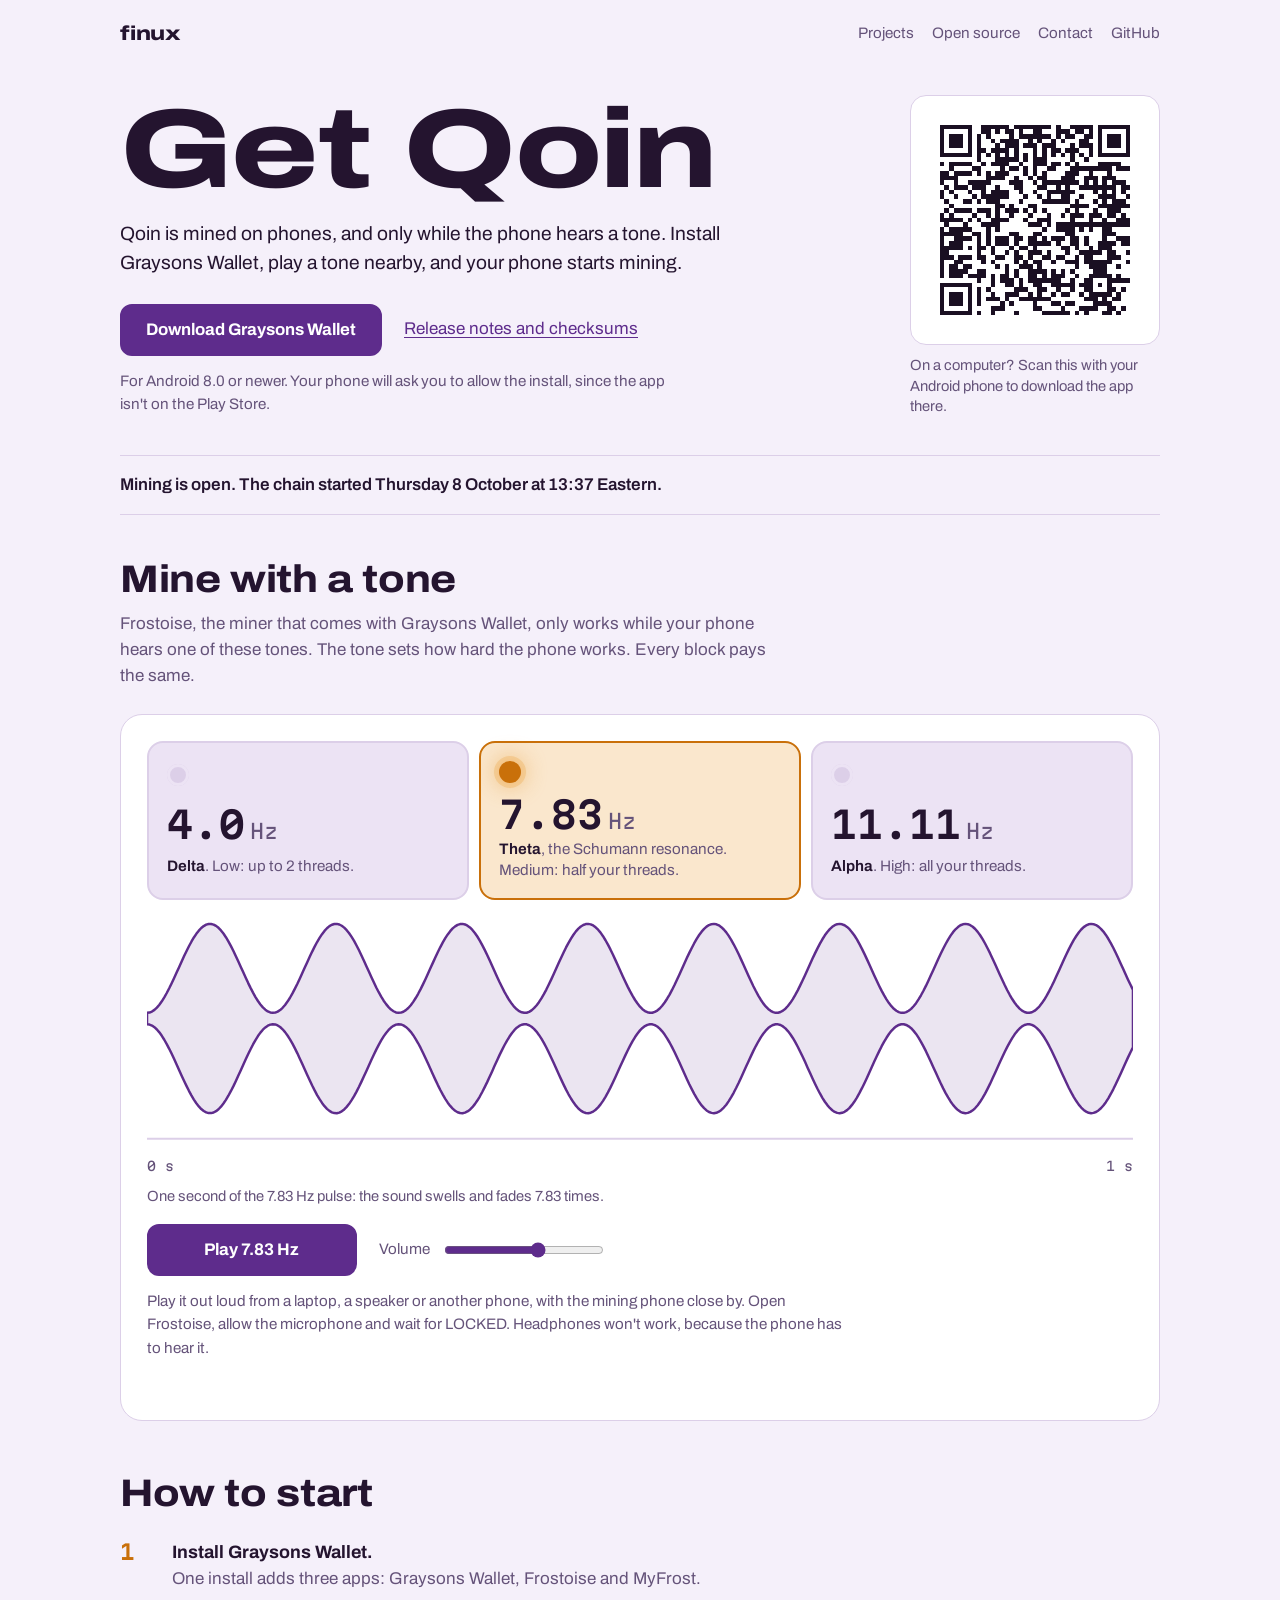
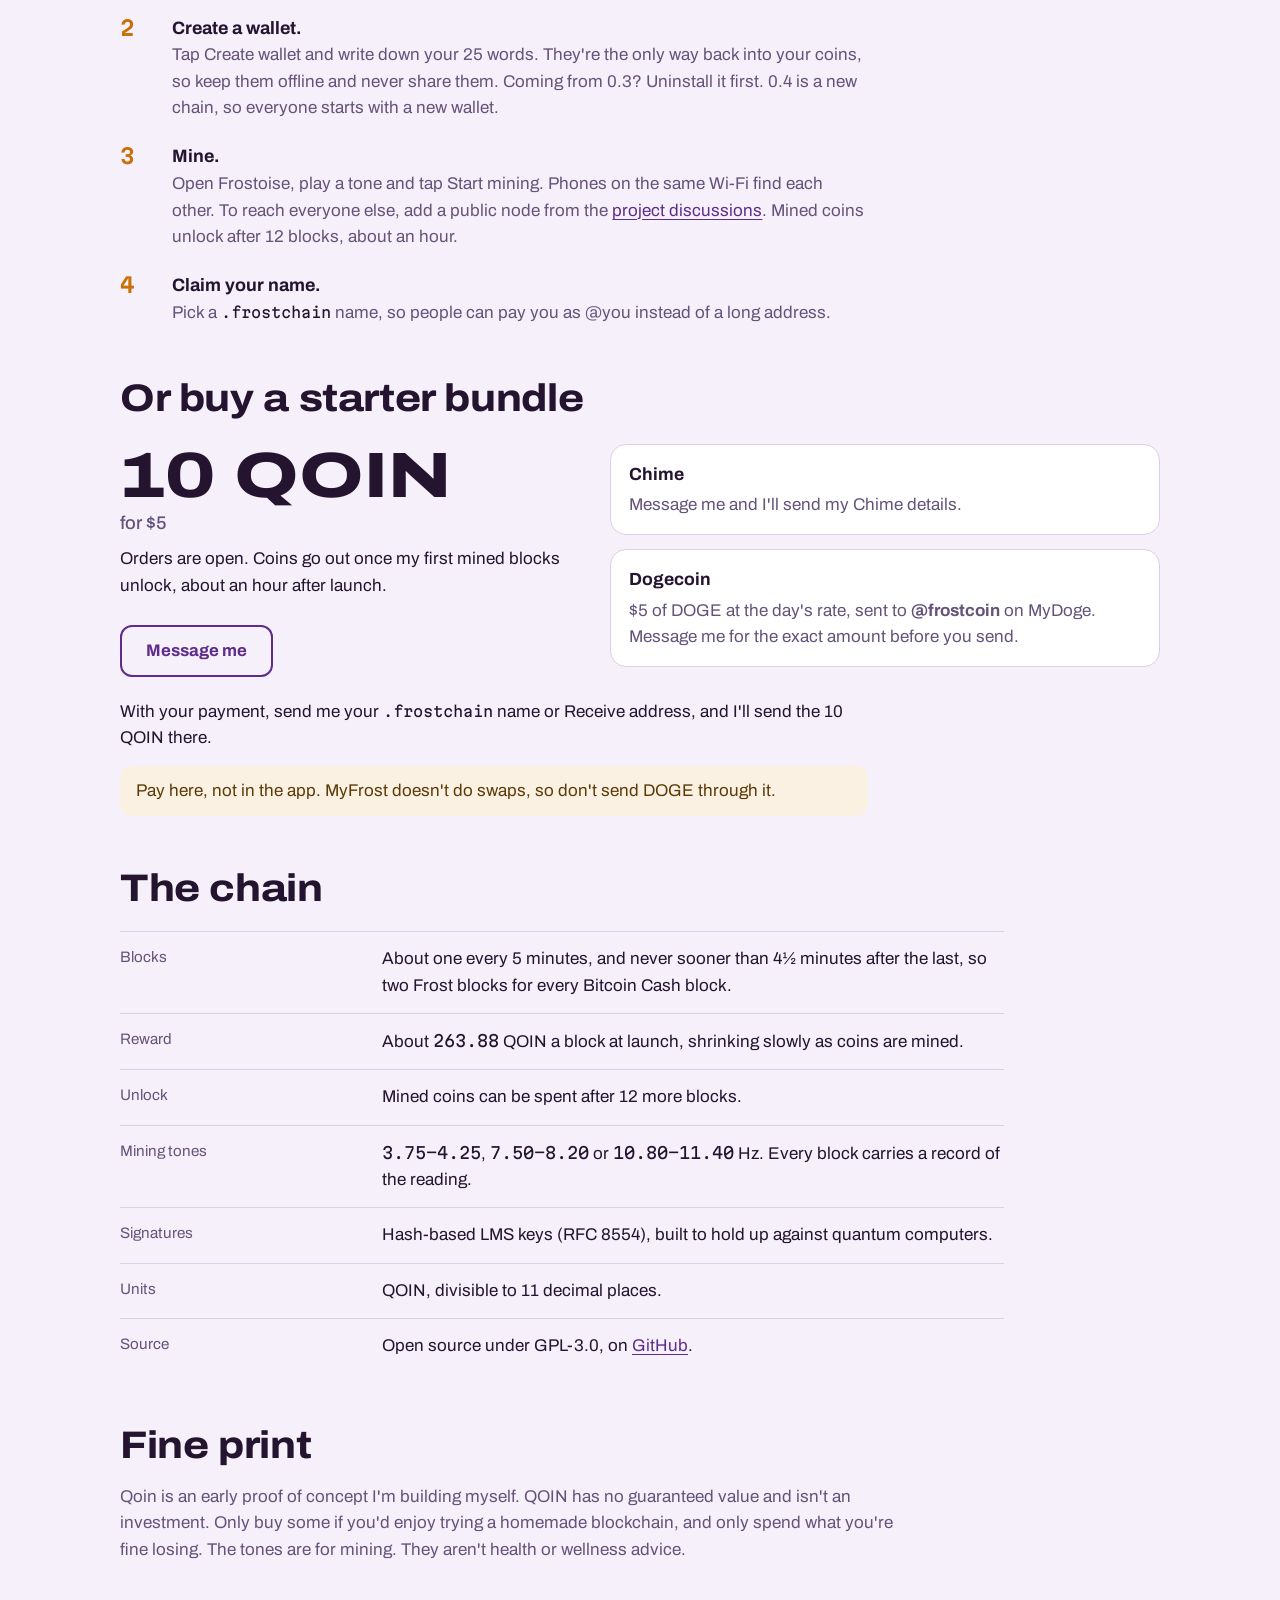
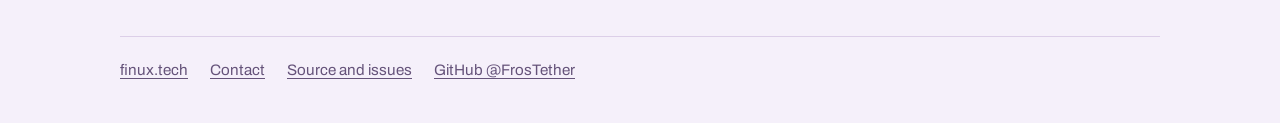
==== index.html @ 28064235 "Get Qoin page: 880 Hz tone, 5-minute blocks (0.4.1) Built from site/ on main (d0529fa).  Co-Authored" ====
<!doctype html>
<html lang="en">
<head>
<meta charset="utf-8">
<meta name="viewport" content="width=device-width, initial-scale=1, viewport-fit=cover">
<title>Get Qoin | finux</title>
<meta name="description" content="Install Graysons Wallet and mine Qoin on your Android phone, only while it hears a tone. Mining is open.">
<meta name="theme-color" content="#f5f0fa" media="(prefers-color-scheme: light)">
<meta name="theme-color" content="#150e1a" media="(prefers-color-scheme: dark)">
<meta property="og:type" content="website">
<meta property="og:title" content="Get Qoin">
<meta property="og:description" content="Install Graysons Wallet and mine Qoin on your Android phone, only while it hears a tone. Mining is open.">
<meta property="og:url" content="https://get.finux.tech/">
<meta property="og:image" content="https://get.finux.tech/og.png">
<meta property="og:image:width" content="1200">
<meta property="og:image:height" content="630">
<meta property="og:image:alt" content="Get Qoin. Three mining tones: 4.0, 7.83 and 11.11 Hz.">
<meta name="twitter:card" content="summary_large_image">
<link rel="icon" href="data:image/svg+xml,%3Csvg xmlns='http://www.w3.org/2000/svg' viewBox='0 0 32 32'%3E%3Ccircle cx='16' cy='16' r='15' fill='%23150e1a'/%3E%3Ccircle cx='16' cy='16' r='8' fill='%23ffb547'/%3E%3C/svg%3E">
<link rel="preload" href="fonts/archivo.woff" as="font" type="font/woff" crossorigin>
<style>
@font-face { font-family: "Archivo"; src: url("fonts/archivo.woff") format("woff");
  font-weight: 100 900; font-stretch: 62% 125%; font-display: swap; }
@font-face { font-family: "Martian Mono"; src: url("fonts/martian-mono.woff") format("woff");
  font-weight: 100 800; font-stretch: 75% 112.5%; font-display: swap; }
:root {
  --ground: #f5f0fa;
  --surface: #ffffff;
  --sunk: #ece3f4;
  --ink: #24142f;
  --muted: #65537a;
  --line: #dccfe8;
  --plum: #5e2c8c;
  --plum-ink: #ffffff;
  --lamp: #c9700a;
  --lamp-soft: rgba(232, 144, 28, 0.22);
  --lamp-glow: rgba(232, 144, 28, 0.45);
  --wave: #5e2c8c;
  --wave-fill: rgba(94, 44, 140, 0.12);
  --note: #fbf1e3;
  --note-ink: #5b3a06;
  color-scheme: light;
}
@media (prefers-color-scheme: dark) {
  :root:not([data-theme="light"]) {
    --ground: #150e1a;
    --surface: #20152a;
    --sunk: #1a1122;
    --ink: #f1eaf7;
    --muted: #b4a5c3;
    --line: #3a2a48;
    --plum: #cba6f7;
    --plum-ink: #1a0f22;
    --lamp: #ffb547;
    --lamp-soft: rgba(255, 181, 71, 0.18);
    --lamp-glow: rgba(255, 181, 71, 0.5);
    --wave: #cba6f7;
    --wave-fill: rgba(203, 166, 247, 0.14);
    --note: #2a1f1a;
    --note-ink: #f3e3c8;
    color-scheme: dark;
  }
}
:root[data-theme="dark"] {
  --ground: #150e1a;
  --surface: #20152a;
  --sunk: #1a1122;
  --ink: #f1eaf7;
  --muted: #b4a5c3;
  --line: #3a2a48;
  --plum: #cba6f7;
  --plum-ink: #1a0f22;
  --lamp: #ffb547;
  --lamp-soft: rgba(255, 181, 71, 0.18);
  --lamp-glow: rgba(255, 181, 71, 0.5);
  --wave: #cba6f7;
  --wave-fill: rgba(203, 166, 247, 0.14);
  --note: #2a1f1a;
  --note-ink: #f3e3c8;
  color-scheme: dark;
}

* { box-sizing: border-box; }
html { -webkit-text-size-adjust: 100%; }
body {
  margin: 0;
  background: var(--ground);
  color: var(--ink);
  font-family: "Archivo", system-ui, -apple-system, "Segoe UI", Roboto, sans-serif;
  font-size: 1.0625rem;
  line-height: 1.55;
  font-variation-settings: "wdth" 100;
}
a { color: var(--plum); text-underline-offset: 0.18em; }
a:hover { text-decoration-thickness: 2px; }
:focus-visible { outline: 3px solid var(--lamp); outline-offset: 3px; border-radius: 4px; }
.mono { font-family: "Martian Mono", ui-monospace, "SFMono-Regular", Menlo, Consolas, monospace; font-variant-numeric: tabular-nums; }
.sr-only { position: absolute; width: 1px; height: 1px; padding: 0; margin: -1px; overflow: hidden; clip: rect(0 0 0 0); white-space: nowrap; border: 0; }

.wrap { max-width: 1080px; margin: 0 auto; padding-inline: 20px; }

/* Header */
.top { display: flex; justify-content: space-between; align-items: center; gap: 16px; padding-block: 18px; }
.brand { color: var(--ink); text-decoration: none; font-weight: 800; font-size: 1.25rem; font-variation-settings: "wdth" 125; letter-spacing: -0.01em; }
.top nav { display: flex; flex-wrap: wrap; justify-content: flex-end; gap: 4px 18px; }
.top nav a { color: var(--muted); text-decoration: none; font-size: 0.95rem; white-space: nowrap; }
.top nav a:hover { color: var(--ink); }

/* Hero */
.hero { display: grid; grid-template-columns: minmax(0, 1fr); gap: 32px; padding-block: 28px 8px; }
h1 {
  margin: 0;
  font-size: clamp(3.1rem, 15.5vw, 7rem);
  line-height: 0.92;
  font-weight: 800;
  font-variation-settings: "wdth" 125;
  letter-spacing: -0.015em;
  text-wrap: balance;
}
.lede { margin: 18px 0 0; font-size: 1.2rem; line-height: 1.5; max-width: 34em; color: var(--ink); }
.cta { display: flex; flex-wrap: wrap; align-items: center; gap: 12px 22px; margin-top: 26px; }
.btn {
  display: inline-flex; align-items: center; justify-content: center; gap: 10px;
  min-height: 52px; padding: 0 24px; border-radius: 12px;
  font: inherit; font-weight: 700; font-size: 1.05rem; text-decoration: none; cursor: pointer;
  border: 2px solid var(--plum); background: var(--plum); color: var(--plum-ink);
}
.btn:hover { filter: brightness(1.06); }
.btn.quiet { background: transparent; color: var(--plum); }
.fine { margin: 14px 0 0; color: var(--muted); font-size: 0.95rem; max-width: 36em; }
.qr { display: none; }

/* Launch strip */
.launch {
  display: flex; flex-wrap: wrap; align-items: baseline; justify-content: space-between; gap: 6px 24px;
  margin-top: 30px; padding-block: 16px; border-block: 1px solid var(--line);
}
.launch p { margin: 0; }
.launch .when { font-weight: 600; }
.launch .local { color: var(--muted); font-size: 0.95rem; }
.countdown { font-size: clamp(1.35rem, 5.6vw, 1.9rem); font-weight: 500; color: var(--lamp); white-space: nowrap; }
.after { display: none; }
.is-open .before { display: none; }
.is-open .after { display: inline; }

/* Sections */
section { padding-block: 44px 8px; }
h2 {
  margin: 0 0 10px;
  font-size: clamp(1.7rem, 5.4vw, 2.4rem);
  line-height: 1.08;
  font-weight: 750;
  font-variation-settings: "wdth" 112;
  letter-spacing: -0.01em;
  text-wrap: balance;
}
.intro { margin: 0; max-width: 38em; color: var(--muted); }

/* Tone station: the one loud thing on the page */
.station {
  margin-top: 24px; padding: 18px; border-radius: 22px;
  background: var(--surface); border: 1px solid var(--line);
}
.lamps { display: grid; grid-template-columns: minmax(0, 1fr); gap: 10px; margin: 0; padding: 0; border: 0; }
.lamp {
  position: relative; display: grid; grid-template-columns: auto minmax(0, 1fr); align-items: center; gap: 4px 16px;
  padding: 14px 16px; border-radius: 16px; border: 2px solid var(--line); background: var(--sunk); cursor: pointer;
}
.lamp input { position: absolute; opacity: 0; pointer-events: none; }
.bulb {
  grid-row: span 2; width: 22px; height: 22px; border-radius: 50%;
  background: var(--line); box-shadow: inset 0 0 0 3px var(--sunk);
}
.hz { font-size: 1.75rem; font-weight: 600; line-height: 1.05; }
.hz small { font-size: 0.55em; font-weight: 400; margin-left: 0.25em; color: var(--muted); }
.what { color: var(--muted); font-size: 0.95rem; line-height: 1.35; }
.what b { color: var(--ink); font-weight: 650; }
.lamp:has(input:checked) { border-color: var(--lamp); background: var(--lamp-soft); }
.lamp:has(input:checked) .bulb { background: var(--lamp); box-shadow: 0 0 0 5px var(--lamp-soft), 0 0 22px 4px var(--lamp-glow); }
.lamp:has(input:focus-visible) { outline: 3px solid var(--lamp); outline-offset: 3px; }
.playing .lamp:has(input:checked) .bulb { box-shadow: 0 0 0 6px var(--lamp-soft), 0 0 34px 10px var(--lamp-glow); }

.scope { margin: 16px 0 0; }
.scope svg { display: block; width: 100%; height: auto; max-width: 100%; }
.scope figcaption { margin-top: 8px; color: var(--muted); font-size: 0.92rem; }
.env { fill: var(--wave-fill); stroke: var(--wave); stroke-width: 2.5; stroke-linejoin: round; }
.axis { stroke: var(--line); stroke-width: 2; }
.ticks { display: flex; justify-content: space-between; margin-top: 4px; color: var(--muted); font-size: 0.8rem; }
.head { stroke: var(--lamp); stroke-width: 4; opacity: 0; }
.playing .head { opacity: 1; animation: sweep 1s linear infinite; }
@keyframes sweep { from { transform: translateX(0); } to { transform: translateX(1000px); } }

.controls { display: flex; flex-wrap: wrap; align-items: center; gap: 14px 22px; margin-top: 16px; }
.play { min-width: 12.5em; }
.playing .play { background: transparent; color: var(--plum); }
.vol { display: flex; align-items: center; gap: 12px; color: var(--muted); font-size: 0.95rem; }
.vol input { width: 160px; accent-color: var(--plum); }
.howto { margin: 14px 0 0; color: var(--muted); font-size: 0.95rem; max-width: 46em; }
.msg { margin: 10px 0 0; color: var(--lamp); font-weight: 600; min-height: 1.4em; }

/* Steps: a real sequence, so numbered */
.steps { list-style: none; counter-reset: step; margin: 24px 0 0; padding: 0; display: grid; gap: 22px; max-width: 44em; }
.steps li { counter-increment: step; display: grid; grid-template-columns: 2.4rem minmax(0, 1fr); gap: 0 14px; }
.steps li::before {
  content: counter(step); grid-row: span 2;
  font-family: "Martian Mono", ui-monospace, monospace; font-weight: 600; font-size: 1.3rem; line-height: 1.6rem;
  color: var(--lamp);
}
.steps b { font-size: 1.12rem; }
.steps span { color: var(--muted); }
.steps .mono, .pay .mono, .then .mono { font-size: 0.86em; color: var(--ink); }

/* Starter bundle */
.deal { margin-top: 24px; display: grid; grid-template-columns: minmax(0, 1fr); gap: 18px 40px; align-items: start; }
.price { margin: 0; font-weight: 800; font-variation-settings: "wdth" 125; font-size: clamp(2.6rem, 11vw, 4rem); line-height: 1; }
.price span { display: block; margin-top: 6px; font-weight: 500; font-variation-settings: "wdth" 100; font-size: 1.15rem; color: var(--muted); }
.opens { margin: 14px 0 0; }
.pay { margin: 0; padding: 0; list-style: none; display: grid; gap: 14px; }
.pay li { padding: 16px 18px; border: 1px solid var(--line); border-radius: 16px; background: var(--surface); }
.pay h3 { margin: 0 0 4px; font-size: 1.1rem; }
.pay p { margin: 0; color: var(--muted); }
.then { margin: 22px 0 0; max-width: 44em; }
.note { margin: 14px 0 0; padding: 12px 16px; border-radius: 12px; background: var(--note); color: var(--note-ink); max-width: 44em; }

/* Chain facts */
.facts { margin: 22px 0 0; display: grid; grid-template-columns: minmax(0, 1fr); max-width: 52em; }
.facts div { display: grid; grid-template-columns: minmax(0, 1fr); gap: 2px; padding-block: 14px; border-top: 1px solid var(--line); }
.facts dt { color: var(--muted); font-size: 0.95rem; }
.facts dd { margin: 0; }
.facts .mono { font-size: 0.95em; white-space: nowrap; }

.print { color: var(--muted); max-width: 46em; }
footer { margin-top: 48px; padding-block: 22px 40px; border-top: 1px solid var(--line); display: flex; flex-wrap: wrap; gap: 8px 22px; font-size: 0.95rem; }
footer a { color: var(--muted); }

@media (min-width: 760px) {
  .lamps { grid-template-columns: repeat(3, minmax(0, 1fr)); }
  .lamp { grid-template-columns: minmax(0, 1fr); padding: 18px; gap: 6px; }
  .bulb { grid-row: auto; margin-bottom: 6px; }
  .hz { font-size: 2.3rem; }
  .station { padding: 26px; }
  .deal { grid-template-columns: minmax(0, 0.9fr) minmax(0, 1.1fr); }
  .facts div { grid-template-columns: 14em minmax(0, 1fr); gap: 24px; }
}
@media (min-width: 900px) {
  .hero { grid-template-columns: minmax(0, 1fr) 250px; align-items: end; }
  .qr { display: block; margin: 0; }
  .qr .tile { display: block; padding: 10px; border-radius: 16px; background: #fff; border: 1px solid var(--line); }
  .qr svg { display: block; width: 100%; height: auto; }
  .qr figcaption { margin-top: 10px; color: var(--muted); font-size: 0.92rem; line-height: 1.4; }
}
@media (prefers-reduced-motion: reduce) {
  .playing .head { animation: none; opacity: 0; }
}
</style>
</head>
<body>
<div class="wrap">
  <header class="top">
    <a class="brand" href="https://finux.tech/">finux</a>
    <nav aria-label="finux">
      <a href="https://finux.tech/projects">Projects</a>
      <a href="https://finux.tech/opensource">Open source</a>
      <a href="https://finux.tech/contact">Contact</a>
      <a href="https://github.com/FrosTether">GitHub</a>
    </nav>
  </header>

  <main>
    <div class="hero">
      <div>
        <h1>Get Qoin</h1>
        <p class="lede">Qoin is mined on phones, and only while the phone hears a tone. Install Graysons Wallet, play a tone nearby, and your phone starts mining.</p>
        <div class="cta">
          <a class="btn" href="https://github.com/FrosTether/Graysons-Wallet/releases/latest/download/GraysonsWallet.apk">Download Graysons Wallet</a>
          <a href="https://github.com/FrosTether/Graysons-Wallet/releases/latest">Release notes and checksums</a>
        </div>
        <p class="fine">For Android 8.0 or newer. Your phone will ask you to allow the install, since the app isn't on the Play Store.</p>
      </div>
      <figure class="qr">
        <span class="tile"><svg xmlns="http://www.w3.org/2000/svg" viewBox="0 0 49 49" shape-rendering="crispEdges" role="img" aria-label="QR code for the Graysons Wallet download"><rect width="49" height="49" fill="#fff"/><path fill="#1a0f22" d="M4 4h7v1h-7zM13 4h6v1h-6zM20 4h8v1h-8zM29 4h1v1h-1zM32 4h5v1h-5zM38 4h7v1h-7zM4 5h1v1h-1zM10 5h1v1h-1zM13 5h2v1h-2zM16 5h1v1h-1zM18 5h2v1h-2zM21 5h1v1h-1zM24 5h2v1h-2zM29 5h3v1h-3zM33 5h2v1h-2zM36 5h1v1h-1zM38 5h1v1h-1zM44 5h1v1h-1zM4 6h1v1h-1zM6 6h3v1h-3zM10 6h1v1h-1zM12 6h1v1h-1zM14 6h1v1h-1zM19 6h1v1h-1zM21 6h7v1h-7zM29 6h1v1h-1zM31 6h2v1h-2zM35 6h2v1h-2zM38 6h1v1h-1zM40 6h3v1h-3zM44 6h1v1h-1zM4 7h1v1h-1zM6 7h3v1h-3zM10 7h1v1h-1zM12 7h1v1h-1zM15 7h1v1h-1zM17 7h4v1h-4zM23 7h1v1h-1zM25 7h1v1h-1zM28 7h1v1h-1zM30 7h1v1h-1zM34 7h2v1h-2zM38 7h1v1h-1zM40 7h3v1h-3zM44 7h1v1h-1zM4 8h1v1h-1zM6 8h3v1h-3zM10 8h1v1h-1zM12 8h1v1h-1zM16 8h1v1h-1zM18 8h3v1h-3zM22 8h3v1h-3zM26 8h3v1h-3zM32 8h1v1h-1zM34 8h3v1h-3zM38 8h1v1h-1zM40 8h3v1h-3zM44 8h1v1h-1zM4 9h1v1h-1zM10 9h1v1h-1zM12 9h2v1h-2zM15 9h4v1h-4zM20 9h1v1h-1zM24 9h1v1h-1zM26 9h1v1h-1zM28 9h2v1h-2zM31 9h3v1h-3zM36 9h1v1h-1zM38 9h1v1h-1zM44 9h1v1h-1zM4 10h7v1h-7zM12 10h1v1h-1zM14 10h1v1h-1zM16 10h1v1h-1zM18 10h1v1h-1zM20 10h1v1h-1zM22 10h1v1h-1zM24 10h1v1h-1zM26 10h1v1h-1zM28 10h1v1h-1zM30 10h1v1h-1zM32 10h1v1h-1zM34 10h1v1h-1zM36 10h1v1h-1zM38 10h7v1h-7zM12 11h1v1h-1zM16 11h5v1h-5zM22 11h1v1h-1zM24 11h3v1h-3zM32 11h1v1h-1zM35 11h1v1h-1zM4 12h1v1h-1zM6 12h5v1h-5zM13 12h1v1h-1zM15 12h4v1h-4zM21 12h1v1h-1zM24 12h3v1h-3zM28 12h2v1h-2zM31 12h1v1h-1zM33 12h1v1h-1zM38 12h5v1h-5zM6 13h1v1h-1zM11 13h2v1h-2zM17 13h1v1h-1zM19 13h2v1h-2zM22 13h1v1h-1zM24 13h1v1h-1zM27 13h2v1h-2zM32 13h9v1h-9zM42 13h3v1h-3zM4 14h2v1h-2zM7 14h4v1h-4zM12 14h1v1h-1zM14 14h1v1h-1zM16 14h3v1h-3zM22 14h1v1h-1zM24 14h1v1h-1zM26 14h1v1h-1zM31 14h3v1h-3zM36 14h1v1h-1zM40 14h1v1h-1zM4 15h4v1h-4zM14 15h4v1h-4zM20 15h1v1h-1zM23 15h1v1h-1zM25 15h2v1h-2zM30 15h3v1h-3zM35 15h3v1h-3zM39 15h3v1h-3zM4 16h1v1h-1zM7 16h1v1h-1zM10 16h5v1h-5zM19 16h3v1h-3zM24 16h1v1h-1zM26 16h8v1h-8zM35 16h1v1h-1zM37 16h1v1h-1zM39 16h1v1h-1zM41 16h3v1h-3zM5 17h1v1h-1zM7 17h3v1h-3zM11 17h3v1h-3zM16 17h1v1h-1zM20 17h2v1h-2zM25 17h2v1h-2zM29 17h1v1h-1zM31 17h1v1h-1zM34 17h8v1h-8zM43 17h2v1h-2zM4 18h1v1h-1zM6 18h1v1h-1zM10 18h1v1h-1zM13 18h1v1h-1zM15 18h4v1h-4zM21 18h1v1h-1zM24 18h1v1h-1zM27 18h6v1h-6zM37 18h1v1h-1zM39 18h1v1h-1zM41 18h1v1h-1zM43 18h1v1h-1zM4 19h1v1h-1zM7 19h1v1h-1zM11 19h1v1h-1zM13 19h6v1h-6zM22 19h1v1h-1zM25 19h1v1h-1zM27 19h1v1h-1zM30 19h2v1h-2zM34 19h1v1h-1zM38 19h4v1h-4zM44 19h1v1h-1zM5 20h1v1h-1zM9 20h2v1h-2zM12 20h1v1h-1zM14 20h3v1h-3zM21 20h1v1h-1zM26 20h6v1h-6zM33 20h1v1h-1zM37 20h1v1h-1zM39 20h1v1h-1zM41 20h3v1h-3zM6 21h1v1h-1zM16 21h2v1h-2zM19 21h1v1h-1zM23 21h2v1h-2zM32 21h4v1h-4zM38 21h7v1h-7zM5 22h1v1h-1zM7 22h4v1h-4zM12 22h3v1h-3zM16 22h1v1h-1zM18 22h3v1h-3zM22 22h1v1h-1zM24 22h1v1h-1zM26 22h1v1h-1zM31 22h1v1h-1zM33 22h1v1h-1zM37 22h1v1h-1zM40 22h3v1h-3zM4 23h1v1h-1zM6 23h1v1h-1zM11 23h1v1h-1zM14 23h1v1h-1zM16 23h1v1h-1zM19 23h1v1h-1zM23 23h1v1h-1zM27 23h1v1h-1zM30 23h1v1h-1zM32 23h3v1h-3zM36 23h3v1h-3zM40 23h2v1h-2zM43 23h1v1h-1zM4 24h5v1h-5zM10 24h1v1h-1zM12 24h1v1h-1zM15 24h4v1h-4zM22 24h1v1h-1zM25 24h3v1h-3zM32 24h1v1h-1zM36 24h1v1h-1zM39 24h1v1h-1zM42 24h3v1h-3zM5 25h1v1h-1zM9 25h1v1h-1zM13 25h4v1h-4zM23 25h3v1h-3zM27 25h1v1h-1zM29 25h16v1h-16zM4 26h1v1h-1zM6 26h5v1h-5zM14 26h1v1h-1zM16 26h1v1h-1zM26 26h1v1h-1zM29 26h4v1h-4zM34 26h1v1h-1zM36 26h1v1h-1zM39 26h2v1h-2zM4 27h5v1h-5zM11 27h2v1h-2zM14 27h1v1h-1zM19 27h2v1h-2zM24 27h2v1h-2zM31 27h2v1h-2zM39 27h3v1h-3zM4 28h1v1h-1zM7 28h4v1h-4zM12 28h1v1h-1zM14 28h1v1h-1zM16 28h3v1h-3zM20 28h2v1h-2zM23 28h2v1h-2zM26 28h1v1h-1zM28 28h3v1h-3zM32 28h2v1h-2zM35 28h1v1h-1zM39 28h1v1h-1zM42 28h3v1h-3zM4 29h1v1h-1zM6 29h3v1h-3zM12 29h1v1h-1zM14 29h1v1h-1zM16 29h3v1h-3zM20 29h1v1h-1zM23 29h5v1h-5zM29 29h1v1h-1zM32 29h2v1h-2zM35 29h1v1h-1zM38 29h4v1h-4zM43 29h2v1h-2zM4 30h5v1h-5zM10 30h1v1h-1zM12 30h2v1h-2zM15 30h1v1h-1zM19 30h1v1h-1zM21 30h2v1h-2zM24 30h1v1h-1zM30 30h2v1h-2zM33 30h1v1h-1zM36 30h1v1h-1zM38 30h3v1h-3zM4 31h2v1h-2zM12 31h1v1h-1zM15 31h1v1h-1zM18 31h1v1h-1zM20 31h1v1h-1zM23 31h3v1h-3zM27 31h1v1h-1zM31 31h1v1h-1zM34 31h5v1h-5zM40 31h2v1h-2zM44 31h1v1h-1zM4 32h3v1h-3zM8 32h3v1h-3zM12 32h2v1h-2zM16 32h2v1h-2zM20 32h2v1h-2zM23 32h1v1h-1zM26 32h2v1h-2zM29 32h2v1h-2zM33 32h1v1h-1zM35 32h2v1h-2zM40 32h3v1h-3zM4 33h1v1h-1zM7 33h2v1h-2zM13 33h1v1h-1zM15 33h1v1h-1zM20 33h1v1h-1zM22 33h1v1h-1zM24 33h2v1h-2zM28 33h1v1h-1zM31 33h3v1h-3zM35 33h6v1h-6zM44 33h1v1h-1zM4 34h1v1h-1zM6 34h2v1h-2zM9 34h2v1h-2zM16 34h1v1h-1zM18 34h1v1h-1zM21 34h3v1h-3zM25 34h1v1h-1zM33 34h1v1h-1zM36 34h4v1h-4zM42 34h1v1h-1zM4 35h1v1h-1zM6 35h4v1h-4zM12 35h2v1h-2zM18 35h1v1h-1zM20 35h1v1h-1zM23 35h4v1h-4zM28 35h1v1h-1zM30 35h1v1h-1zM32 35h1v1h-1zM37 35h3v1h-3zM4 36h1v1h-1zM6 36h3v1h-3zM10 36h4v1h-4zM15 36h1v1h-1zM17 36h2v1h-2zM20 36h1v1h-1zM23 36h2v1h-2zM26 36h1v1h-1zM28 36h3v1h-3zM33 36h1v1h-1zM36 36h5v1h-5zM42 36h1v1h-1zM12 37h1v1h-1zM15 37h1v1h-1zM17 37h3v1h-3zM21 37h1v1h-1zM23 37h7v1h-7zM32 37h1v1h-1zM35 37h2v1h-2zM40 37h5v1h-5zM4 38h7v1h-7zM15 38h1v1h-1zM18 38h2v1h-2zM21 38h1v1h-1zM24 38h2v1h-2zM28 38h5v1h-5zM34 38h3v1h-3zM38 38h1v1h-1zM40 38h1v1h-1zM4 39h1v1h-1zM10 39h1v1h-1zM12 39h1v1h-1zM14 39h1v1h-1zM20 39h3v1h-3zM25 39h2v1h-2zM29 39h1v1h-1zM32 39h1v1h-1zM35 39h2v1h-2zM40 39h2v1h-2zM43 39h1v1h-1zM4 40h1v1h-1zM6 40h3v1h-3zM10 40h1v1h-1zM12 40h1v1h-1zM15 40h1v1h-1zM18 40h3v1h-3zM23 40h1v1h-1zM25 40h1v1h-1zM28 40h1v1h-1zM30 40h2v1h-2zM34 40h1v1h-1zM36 40h5v1h-5zM42 40h1v1h-1zM4 41h1v1h-1zM6 41h3v1h-3zM10 41h1v1h-1zM12 41h1v1h-1zM14 41h3v1h-3zM18 41h1v1h-1zM21 41h7v1h-7zM35 41h3v1h-3zM39 41h1v1h-1zM41 41h2v1h-2zM4 42h1v1h-1zM6 42h3v1h-3zM10 42h1v1h-1zM12 42h1v1h-1zM17 42h1v1h-1zM19 42h1v1h-1zM24 42h1v1h-1zM28 42h2v1h-2zM31 42h2v1h-2zM37 42h4v1h-4zM4 43h1v1h-1zM10 43h1v1h-1zM15 43h3v1h-3zM24 43h2v1h-2zM30 43h1v1h-1zM34 43h4v1h-4zM40 43h2v1h-2zM43 43h1v1h-1zM4 44h7v1h-7zM12 44h1v1h-1zM15 44h1v1h-1zM20 44h1v1h-1zM26 44h6v1h-6zM33 44h1v1h-1zM35 44h1v1h-1zM39 44h2v1h-2zM42 44h1v1h-1z"/></svg></span>
        <figcaption>On a computer? Scan this with your Android phone to download the app there.</figcaption>
      </figure>
    </div>

    <div class="launch" id="launch">
      <p>
        <span class="when before">Mining opens Thursday 8 October at 13:37 Eastern.</span>
        <span class="when after">Mining is open. The chain started Thursday 8 October at 13:37 Eastern.</span>
        <span class="local" id="local-time"></span>
      </p>
      <p class="countdown mono before" id="countdown" aria-live="off"></p>
    </div>

    <section id="tones" aria-labelledby="tones-h">
      <h2 id="tones-h">Mine with a tone</h2>
      <p class="intro">Frostoise, the miner that comes with Graysons Wallet, only works while your phone hears one of these tones. The tone sets how hard the phone works. Every block pays the same.</p>

      <div class="station" id="station">
        <fieldset class="lamps">
          <legend class="sr-only">Pick a tone</legend>
          <label class="lamp">
            <input type="radio" name="tone" value="4">
            <span class="bulb" aria-hidden="true"></span>
            <span class="hz mono">4.0<small>Hz</small></span>
            <span class="what"><b>Delta</b>. Low: up to 2 threads.</span>
          </label>
          <label class="lamp">
            <input type="radio" name="tone" value="7.83" checked>
            <span class="bulb" aria-hidden="true"></span>
            <span class="hz mono">7.83<small>Hz</small></span>
            <span class="what"><b>Theta</b>, the Schumann resonance. Medium: half your threads.</span>
          </label>
          <label class="lamp">
            <input type="radio" name="tone" value="11.11">
            <span class="bulb" aria-hidden="true"></span>
            <span class="hz mono">11.11<small>Hz</small></span>
            <span class="what"><b>Alpha</b>. High: all your threads.</span>
          </label>
        </fieldset>

        <figure class="scope">
          <svg viewBox="0 0 1000 240" aria-hidden="true" focusable="false">
            <path class="env" id="env" d=""></path>
            <line class="axis" x1="0" y1="226" x2="1000" y2="226"></line>
            <line class="head" x1="2" y1="6" x2="2" y2="214"></line>
          </svg>
          <div class="ticks mono" aria-hidden="true"><span>0 s</span><span>1 s</span></div>
          <figcaption id="scope-cap">One second of the 7.83 Hz pulse: the sound swells and fades 7.83 times.</figcaption>
        </figure>

        <div class="controls">
          <button class="btn play" id="play" type="button" aria-pressed="false">Play 7.83 Hz</button>
          <label class="vol" for="vol">Volume <input id="vol" type="range" min="0" max="100" value="60"></label>
        </div>
        <p class="howto">Play it out loud from a laptop, a speaker or another phone, with the mining phone close by. Open Frostoise, allow the microphone and wait for LOCKED. Headphones won't work, because the phone has to hear it.</p>
        <p class="msg" id="tone-msg" role="status"></p>
      </div>
    </section>

    <section id="start" aria-labelledby="start-h">
      <h2 id="start-h">How to start</h2>
      <ol class="steps">
        <li><b>Install Graysons Wallet.</b><span>One install adds three apps: Graysons Wallet, Frostoise and MyFrost.</span></li>
        <li><b>Create a wallet.</b><span>Tap Create wallet and write down your 25 words. They're the only way back into your coins, so keep them offline and never share them. Coming from 0.3? Uninstall it first. 0.4 is a new chain, so everyone starts with a new wallet.</span></li>
        <li><b>Mine.</b><span>Open Frostoise, play a tone and tap Start mining. Phones on the same Wi-Fi find each other. To reach everyone else, add a public node from the <a href="https://github.com/FrosTether/Graysons-Wallet/discussions">project discussions</a>. Mined coins unlock after 12 blocks, about an hour.</span></li>
        <li><b>Claim your name.</b><span>Pick a <span class="mono">.frostchain</span> name, so people can pay you as @you instead of a long address.</span></li>
      </ol>
    </section>

    <section id="buy" aria-labelledby="buy-h">
      <h2 id="buy-h">Or buy a starter bundle</h2>
      <div class="deal">
        <div>
          <p class="price">10 QOIN<span>for $5</span></p>
          <p class="opens"><span class="before">Orders open at launch, Thursday 8 October at 13:37 Eastern.</span><span class="after">Orders are open.</span> Coins go out once my first mined blocks unlock, about an hour after launch.</p>
          <div class="cta"><a class="btn quiet" href="https://finux.tech/contact">Message me</a></div>
        </div>
        <ul class="pay">
          <li><h3>Chime</h3><p>Message me and I'll send my Chime details.</p></li>
          <li><h3>Dogecoin</h3><p>$5 of DOGE at the day's rate, sent to <b>@frostcoin</b> on MyDoge. Message me for the exact amount before you send.</p></li>
        </ul>
      </div>
      <p class="then">With your payment, send me your <span class="mono">.frostchain</span> name or Receive address, and I'll send the 10 QOIN there.</p>
      <p class="note">Pay here, not in the app. MyFrost doesn't do swaps, so don't send DOGE through it.</p>
    </section>

    <section id="chain" aria-labelledby="chain-h">
      <h2 id="chain-h">The chain</h2>
      <dl class="facts">
        <div><dt>Blocks</dt><dd>About one every 5 minutes, and never sooner than 4½ minutes after the last, so two Frost blocks for every Bitcoin Cash block.</dd></div>
        <div><dt>Reward</dt><dd>About <span class="mono">263.88</span> QOIN a block at launch, shrinking slowly as coins are mined.</dd></div>
        <div><dt>Unlock</dt><dd>Mined coins can be spent after 12 more blocks.</dd></div>
        <div><dt>Mining tones</dt><dd><span class="mono">3.75–4.25</span>, <span class="mono">7.50–8.20</span> or <span class="mono">10.80–11.40</span> Hz. Every block carries a record of the reading.</dd></div>
        <div><dt>Signatures</dt><dd>Hash-based LMS keys (RFC 8554), built to hold up against quantum computers.</dd></div>
        <div><dt>Units</dt><dd>QOIN, divisible to 11 decimal places.</dd></div>
        <div><dt>Source</dt><dd>Open source under GPL-3.0, on <a href="https://github.com/FrosTether/Graysons-Wallet">GitHub</a>.</dd></div>
      </dl>
    </section>

    <section id="fine-print" aria-labelledby="print-h">
      <h2 id="print-h">Fine print</h2>
      <p class="print">Qoin is an early proof of concept I'm building myself. QOIN has no guaranteed value and isn't an investment. Only buy some if you'd enjoy trying a homemade blockchain, and only spend what you're fine losing. The tones are for mining. They aren't health or wellness advice.</p>
    </section>
  </main>

  <footer>
    <a href="https://finux.tech/">finux.tech</a>
    <a href="https://finux.tech/contact">Contact</a>
    <a href="https://github.com/FrosTether/Graysons-Wallet">Source and issues</a>
    <a href="https://github.com/FrosTether">GitHub @FrosTether</a>
  </footer>
</div>
<script>
(function () {
  'use strict';
  var LAUNCH = 1791481020 * 1000; // Thursday 8 October 2026, 13:37 Eastern: the v0.4 genesis
  var $ = function (id) { return document.getElementById(id); };
  var root = document.documentElement;

  // ---------- launch countdown ----------
  function two(n) { return (n < 10 ? '0' : '') + n; }
  function tick() {
    var left = LAUNCH - Date.now();
    var open = left <= 0;
    root.classList.toggle('is-open', open);
    if (open) { return false; }
    var s = Math.floor(left / 1000);
    var d = Math.floor(s / 86400); s -= d * 86400;
    var h = Math.floor(s / 3600); s -= h * 3600;
    var m = Math.floor(s / 60); s -= m * 60;
    $('countdown').textContent = (d > 0 ? d + (d === 1 ? ' day ' : ' days ') : '') + two(h) + ':' + two(m) + ':' + two(s);
    return true;
  }
  if (tick()) {
    var timer = setInterval(function () { if (!tick()) clearInterval(timer); }, 1000);
  }
  try {
    var opts = { weekday: 'long', hour: 'numeric', minute: '2-digit' };
    var here = new Intl.DateTimeFormat(undefined, opts).format(new Date(LAUNCH));
    var eastern = new Intl.DateTimeFormat(undefined, Object.assign({ timeZone: 'America/New_York' }, opts)).format(new Date(LAUNCH));
    if (here !== eastern && !root.classList.contains('is-open')) {
      $('local-time').textContent = 'That’s ' + here + ' where you are.';
    }
  } catch (e) { /* no Intl time zones: the Eastern time stands alone */ }

  // ---------- tone station ----------
  // The same pulse as Frostoise's own tone player: an 880 Hz hum (small speakers barely play lower) whose loudness swells and fades
  // at the mining tone, which is what the phone's microphone listens for.
  var tone = { hz: 7.83, ac: null, master: null, nodes: null, on: false };
  var station = $('station'), play = $('play'), vol = $('vol'), msg = $('tone-msg');

  function label(hz) { return (hz === 4 ? '4.0' : String(hz)) + ' Hz'; }

  function drawScope(hz) {
    // One second of the envelope, mirrored like an audio waveform. Static: nothing flashes at the tone rate.
    var top = [], bottom = [], steps = 400, mid = 104, amp = 96;
    for (var i = 0; i <= steps; i++) {
      var t = i / steps;
      var e = 0.06 + 0.94 * (0.5 - 0.5 * Math.cos(2 * Math.PI * hz * t));
      var x = (t * 1000).toFixed(1);
      top.push(x + ' ' + (mid - amp * e).toFixed(1));
      bottom.unshift(x + ' ' + (mid + amp * e).toFixed(1));
    }
    $('env').setAttribute('d', 'M' + top.join(' L') + ' L' + bottom.join(' L') + ' Z');
    $('scope-cap').textContent = 'One second of the ' + label(hz) + ' pulse: the sound swells and fades ' + (hz === 4 ? '4' : hz) + ' times.';
  }

  function stopNodes(nodes) {
    if (!nodes) return;
    nodes.forEach(function (n) {
      try { if (n.stop) n.stop(); } catch (e) { }
      try { n.disconnect(); } catch (e) { }
    });
  }

  function build() {
    var ac = tone.ac;
    var carrier = ac.createOscillator(); carrier.frequency.value = 880;
    var amp = ac.createGain(); amp.gain.value = 0.5;
    var lfo = ac.createOscillator(); lfo.frequency.value = tone.hz;
    var depth = ac.createGain(); depth.gain.value = 0.5;
    lfo.connect(depth); depth.connect(amp.gain); carrier.connect(amp); amp.connect(tone.master);
    carrier.start(); lfo.start();
    tone.nodes = [carrier, lfo, amp, depth];
    tone.lfo = lfo;
  }

  function setPlaying(on) {
    tone.on = on;
    station.classList.toggle('playing', on);
    play.setAttribute('aria-pressed', on ? 'true' : 'false');
    play.textContent = on ? 'Stop the tone' : 'Play ' + label(tone.hz);
  }

  function start() {
    var AC = window.AudioContext || window.webkitAudioContext;
    if (!AC) { msg.textContent = 'This browser can’t play the tone. Try Chrome, Firefox or Safari.'; return; }
    try {
      if (!tone.ac) {
        tone.ac = new AC();
        tone.master = tone.ac.createGain();
        tone.master.gain.value = 0;
        tone.master.connect(tone.ac.destination);
      }
      var go = function () {
        build();
        tone.master.gain.setTargetAtTime(Number(vol.value) / 100, tone.ac.currentTime, 0.08);
        setPlaying(true);
        msg.textContent = '';
      };
      if (tone.ac.state === 'suspended') tone.ac.resume().then(go); else go();
    } catch (e) {
      msg.textContent = 'The tone didn’t start: ' + e.message;
    }
  }

  function stop() {
    var nodes = tone.nodes;
    tone.nodes = null; tone.lfo = null;
    if (tone.master) tone.master.gain.setTargetAtTime(0, tone.ac.currentTime, 0.05);
    setTimeout(function () { stopNodes(nodes); }, 300);
    setPlaying(false);
  }

  play.addEventListener('click', function () { if (tone.on) stop(); else start(); });
  vol.addEventListener('input', function () {
    if (tone.master && tone.on) tone.master.gain.setTargetAtTime(Number(vol.value) / 100, tone.ac.currentTime, 0.05);
  });
  Array.prototype.forEach.call(document.querySelectorAll('input[name="tone"]'), function (r) {
    r.addEventListener('change', function () {
      if (!r.checked) return;
      tone.hz = Number(r.value);
      drawScope(tone.hz);
      if (tone.on && tone.lfo) tone.lfo.frequency.setTargetAtTime(tone.hz, tone.ac.currentTime, 0.05);
      setPlaying(tone.on);
    });
  });
  drawScope(tone.hz);
  setPlaying(false);
})();
</script>
</body>
</html>
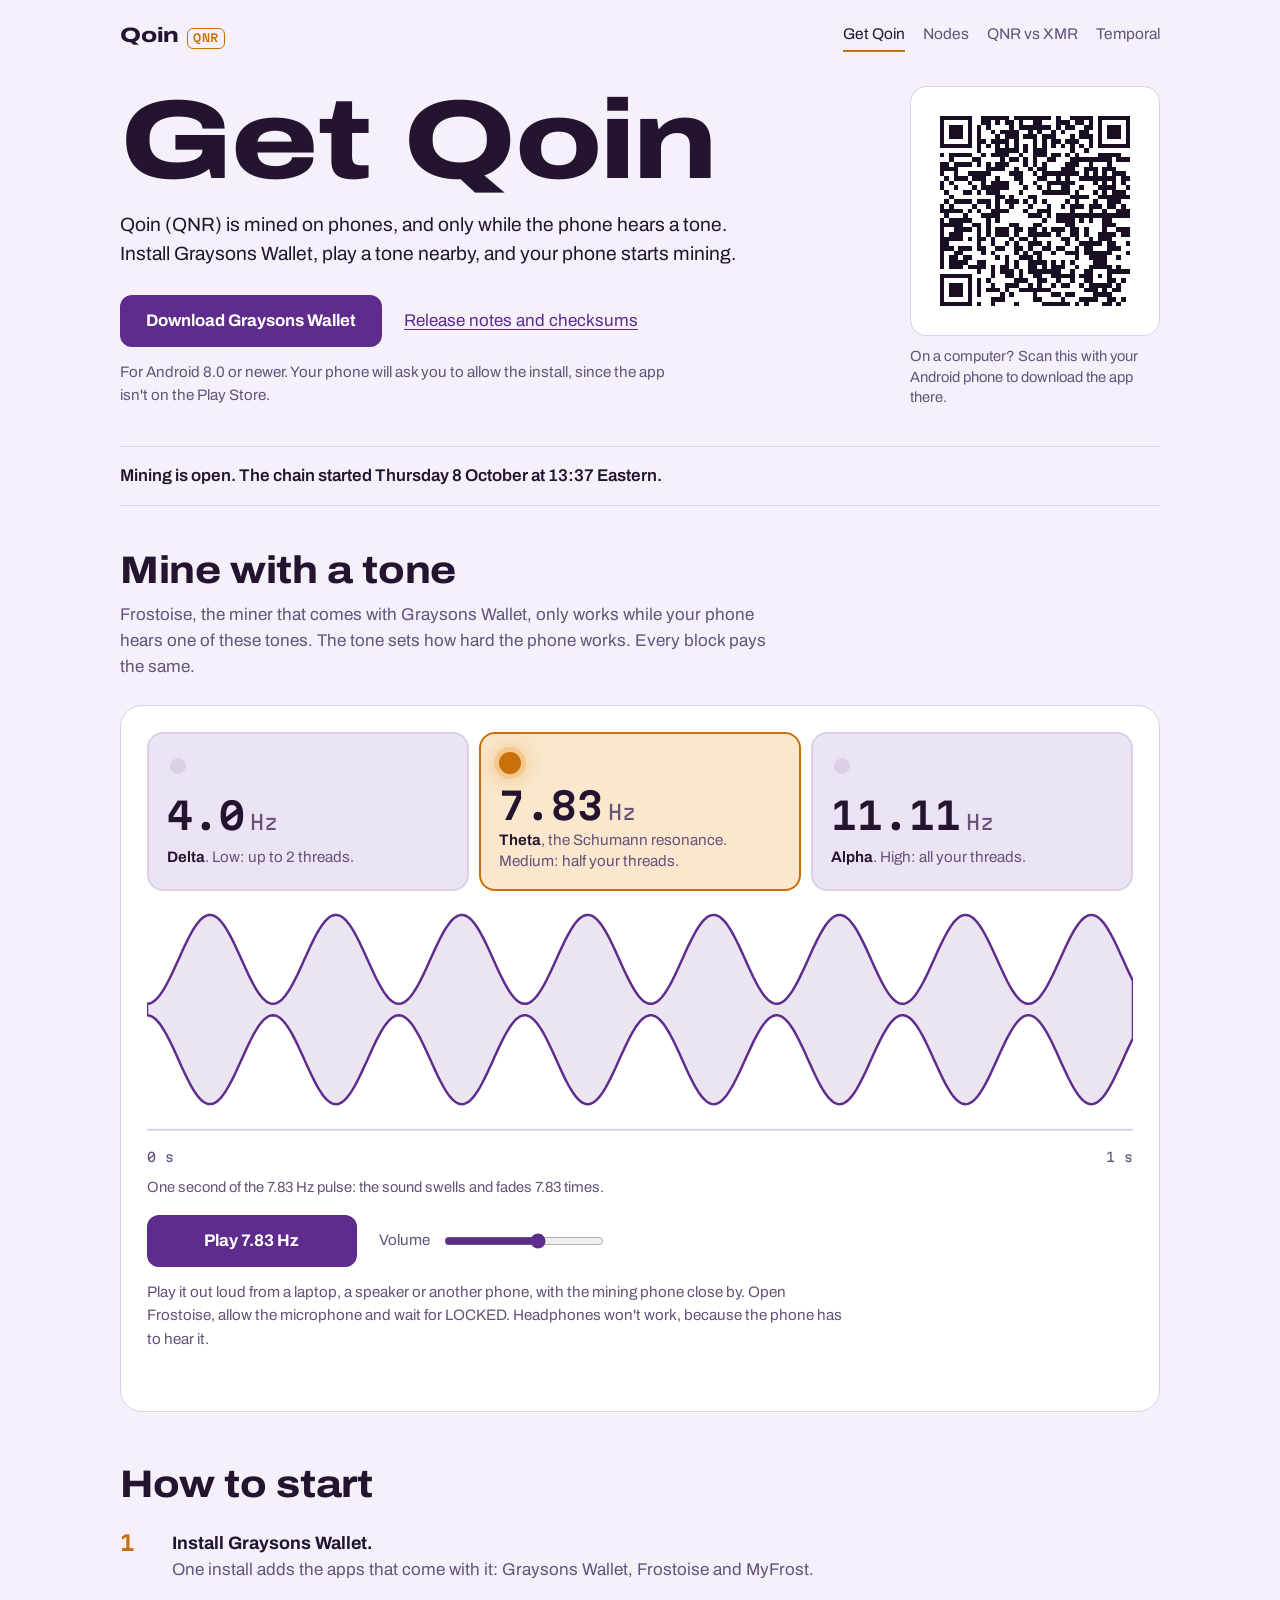
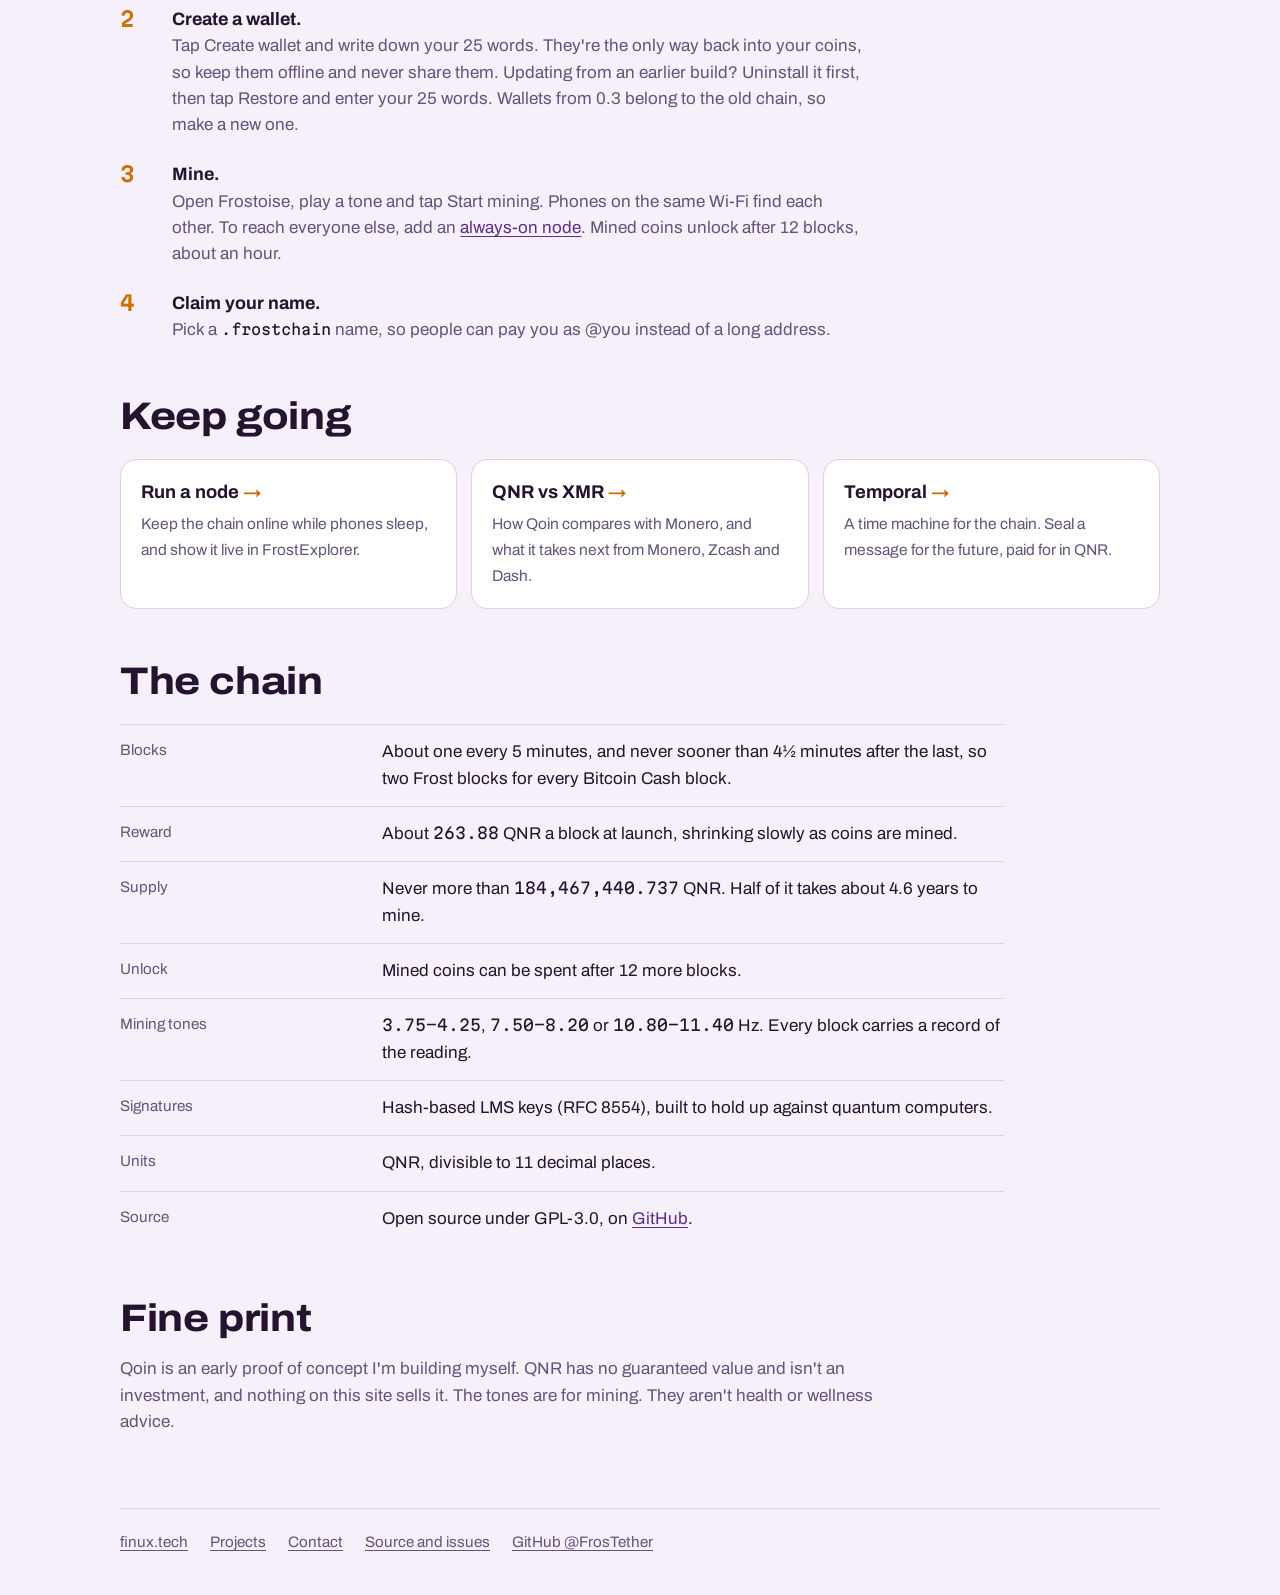
==== commit 477f5cf7: "Qoin site: Get Qoin, Run a node, QNR vs XMR, Temporal (from dfab447) Co-Authored-By: Claude Opus 5.5" ====
--- a/index.html
+++ b/index.html
@@ -4,24 +4,25 @@
 <meta charset="utf-8">
 <meta name="viewport" content="width=device-width, initial-scale=1, viewport-fit=cover">
 <title>Get Qoin | finux</title>
-<meta name="description" content="Install Graysons Wallet and mine Qoin on your Android phone, only while it hears a tone. Mining is open.">
+<meta name="description" content="Install Graysons Wallet and mine Qoin (QNR) on your Android phone, only while it hears a tone. Mining is open.">
+<link rel="canonical" href="https://get.finux.tech/">
 <meta name="theme-color" content="#f5f0fa" media="(prefers-color-scheme: light)">
 <meta name="theme-color" content="#150e1a" media="(prefers-color-scheme: dark)">
 <meta property="og:type" content="website">
 <meta property="og:title" content="Get Qoin">
-<meta property="og:description" content="Install Graysons Wallet and mine Qoin on your Android phone, only while it hears a tone. Mining is open.">
+<meta property="og:description" content="Install Graysons Wallet and mine Qoin (QNR) on your Android phone, only while it hears a tone. Mining is open.">
 <meta property="og:url" content="https://get.finux.tech/">
-<meta property="og:image" content="https://get.finux.tech/og.png">
+<meta property="og:image" content="https://get.finux.tech/og/home.png">
 <meta property="og:image:width" content="1200">
 <meta property="og:image:height" content="630">
 <meta property="og:image:alt" content="Get Qoin. Three mining tones: 4.0, 7.83 and 11.11 Hz.">
 <meta name="twitter:card" content="summary_large_image">
 <link rel="icon" href="data:image/svg+xml,%3Csvg xmlns='http://www.w3.org/2000/svg' viewBox='0 0 32 32'%3E%3Ccircle cx='16' cy='16' r='15' fill='%23150e1a'/%3E%3Ccircle cx='16' cy='16' r='8' fill='%23ffb547'/%3E%3C/svg%3E">
-<link rel="preload" href="fonts/archivo.woff" as="font" type="font/woff" crossorigin>
+<link rel="preload" href="/fonts/archivo.woff" as="font" type="font/woff" crossorigin>
 <style>
-@font-face { font-family: "Archivo"; src: url("fonts/archivo.woff") format("woff");
+@font-face { font-family: "Archivo"; src: url("/fonts/archivo.woff") format("woff");
   font-weight: 100 900; font-stretch: 62% 125%; font-display: swap; }
-@font-face { font-family: "Martian Mono"; src: url("fonts/martian-mono.woff") format("woff");
+@font-face { font-family: "Martian Mono"; src: url("/fonts/martian-mono.woff") format("woff");
   font-weight: 100 800; font-stretch: 75% 112.5%; font-display: swap; }
 :root {
   --ground: #f5f0fa;
@@ -39,6 +40,11 @@
   --wave-fill: rgba(94, 44, 140, 0.12);
   --note: #fbf1e3;
   --note-ink: #5b3a06;
+  --code: #1d1326;
+  --code-ink: #efe6f7;
+  --code-dim: #a897ba;
+  --good: #23784a;
+  --bad: #a3302b;
   color-scheme: light;
 }
 @media (prefers-color-scheme: dark) {
@@ -58,6 +64,11 @@
     --wave-fill: rgba(203, 166, 247, 0.14);
     --note: #2a1f1a;
     --note-ink: #f3e3c8;
+    --code: #0f0914;
+    --code-ink: #efe6f7;
+    --code-dim: #9a89ad;
+    --good: #6fd39b;
+    --bad: #ff8a80;
     color-scheme: dark;
   }
 }
@@ -77,6 +88,11 @@
   --wave-fill: rgba(203, 166, 247, 0.14);
   --note: #2a1f1a;
   --note-ink: #f3e3c8;
+  --code: #0f0914;
+  --code-ink: #efe6f7;
+  --code-dim: #9a89ad;
+  --good: #6fd39b;
+  --bad: #ff8a80;
   color-scheme: dark;
 }
 
@@ -90,24 +106,28 @@
   font-size: 1.0625rem;
   line-height: 1.55;
   font-variation-settings: "wdth" 100;
+  overflow-wrap: break-word;
 }
 a { color: var(--plum); text-underline-offset: 0.18em; }
 a:hover { text-decoration-thickness: 2px; }
 :focus-visible { outline: 3px solid var(--lamp); outline-offset: 3px; border-radius: 4px; }
 .mono { font-family: "Martian Mono", ui-monospace, "SFMono-Regular", Menlo, Consolas, monospace; font-variant-numeric: tabular-nums; }
 .sr-only { position: absolute; width: 1px; height: 1px; padding: 0; margin: -1px; overflow: hidden; clip: rect(0 0 0 0); white-space: nowrap; border: 0; }
+[hidden] { display: none !important; }
 
 .wrap { max-width: 1080px; margin: 0 auto; padding-inline: 20px; }
 
-/* Header */
-.top { display: flex; justify-content: space-between; align-items: center; gap: 16px; padding-block: 18px; }
-.brand { color: var(--ink); text-decoration: none; font-weight: 800; font-size: 1.25rem; font-variation-settings: "wdth" 125; letter-spacing: -0.01em; }
-.top nav { display: flex; flex-wrap: wrap; justify-content: flex-end; gap: 4px 18px; }
-.top nav a { color: var(--muted); text-decoration: none; font-size: 0.95rem; white-space: nowrap; }
+/* Header: the brand, then the four pages */
+.top { display: flex; flex-wrap: wrap; justify-content: space-between; align-items: center; gap: 10px 18px; padding-block: 18px 6px; }
+.brand { display: inline-flex; align-items: baseline; gap: 8px; color: var(--ink); text-decoration: none; font-weight: 800; font-size: 1.3rem; font-variation-settings: "wdth" 125; letter-spacing: -0.01em; }
+.brand .tick { font-size: 0.68rem; font-weight: 600; letter-spacing: 0.06em; color: var(--lamp); border: 1.5px solid currentColor; border-radius: 6px; padding: 1px 5px; }
+.top nav { display: flex; flex-wrap: wrap; gap: 4px 18px; }
+.top nav a { color: var(--muted); text-decoration: none; font-size: 0.97rem; white-space: nowrap; padding-block: 4px; border-bottom: 2px solid transparent; }
 .top nav a:hover { color: var(--ink); }
-
-/* Hero */
-.hero { display: grid; grid-template-columns: minmax(0, 1fr); gap: 32px; padding-block: 28px 8px; }
+.top nav a[aria-current="page"] { color: var(--ink); border-bottom-color: var(--lamp); }
+
+/* Page opener */
+.opener { padding-block: 28px 8px; }
 h1 {
   margin: 0;
   font-size: clamp(3.1rem, 15.5vw, 7rem);
@@ -117,6 +137,7 @@
   letter-spacing: -0.015em;
   text-wrap: balance;
 }
+h1.long { font-size: clamp(2.6rem, 11.5vw, 5.6rem); }
 .lede { margin: 18px 0 0; font-size: 1.2rem; line-height: 1.5; max-width: 34em; color: var(--ink); }
 .cta { display: flex; flex-wrap: wrap; align-items: center; gap: 12px 22px; margin-top: 26px; }
 .btn {
@@ -127,21 +148,9 @@
 }
 .btn:hover { filter: brightness(1.06); }
 .btn.quiet { background: transparent; color: var(--plum); }
+.btn.small { min-height: 40px; padding: 0 14px; font-size: 0.95rem; border-radius: 10px; }
+.btn[disabled] { opacity: 0.5; cursor: default; filter: none; }
 .fine { margin: 14px 0 0; color: var(--muted); font-size: 0.95rem; max-width: 36em; }
-.qr { display: none; }
-
-/* Launch strip */
-.launch {
-  display: flex; flex-wrap: wrap; align-items: baseline; justify-content: space-between; gap: 6px 24px;
-  margin-top: 30px; padding-block: 16px; border-block: 1px solid var(--line);
-}
-.launch p { margin: 0; }
-.launch .when { font-weight: 600; }
-.launch .local { color: var(--muted); font-size: 0.95rem; }
-.countdown { font-size: clamp(1.35rem, 5.6vw, 1.9rem); font-weight: 500; color: var(--lamp); white-space: nowrap; }
-.after { display: none; }
-.is-open .before { display: none; }
-.is-open .after { display: inline; }
 
 /* Sections */
 section { padding-block: 44px 8px; }
@@ -154,7 +163,86 @@
   letter-spacing: -0.01em;
   text-wrap: balance;
 }
+h3 { margin: 0 0 6px; font-size: 1.15rem; line-height: 1.3; font-weight: 700; }
 .intro { margin: 0; max-width: 38em; color: var(--muted); }
+p.body { max-width: 40em; }
+
+/* Steps: a real sequence, so numbered */
+.steps { list-style: none; counter-reset: step; margin: 24px 0 0; padding: 0; display: grid; gap: 22px; max-width: 44em; }
+.steps li { counter-increment: step; display: grid; grid-template-columns: 2.4rem minmax(0, 1fr); gap: 0 14px; }
+.steps li::before {
+  content: counter(step); grid-row: span 3;
+  font-family: "Martian Mono", ui-monospace, monospace; font-weight: 600; font-size: 1.3rem; line-height: 1.6rem;
+  color: var(--lamp);
+}
+.steps b { font-size: 1.12rem; }
+.steps span { color: var(--muted); }
+.steps .mono { font-size: 0.86em; color: var(--ink); }
+
+/* Facts: term on the left, detail on the right */
+.facts { margin: 22px 0 0; display: grid; grid-template-columns: minmax(0, 1fr); max-width: 52em; }
+.facts div { display: grid; grid-template-columns: minmax(0, 1fr); gap: 2px; padding-block: 14px; border-top: 1px solid var(--line); }
+.facts dt { color: var(--muted); font-size: 0.95rem; }
+.facts dd { margin: 0; }
+.facts .mono { font-size: 0.92em; }
+.facts .nowrap { white-space: nowrap; }
+
+/* Link cards to the other pages */
+.cards { list-style: none; margin: 22px 0 0; padding: 0; display: grid; grid-template-columns: minmax(0, 1fr); gap: 14px; }
+.cards a { display: block; height: 100%; padding: 18px 20px; border-radius: 16px; border: 1px solid var(--line); background: var(--surface); color: var(--ink); text-decoration: none; }
+.cards a:hover { border-color: var(--plum); }
+.cards b { display: block; font-size: 1.15rem; margin-bottom: 4px; }
+.cards span { color: var(--muted); font-size: 0.97rem; }
+.cards b::after { content: " →"; color: var(--lamp); }
+
+/* Commands to copy: the button sits beside the code, so long lines scroll without running under it */
+.cmd { display: grid; grid-template-columns: minmax(0, 1fr) auto; align-items: start; margin: 14px 0 0; border-radius: 14px; background: var(--code); color: var(--code-ink); max-width: 52em; }
+.cmd pre { margin: 0; padding: 16px 4px 16px 18px; overflow-x: auto; font-family: "Martian Mono", ui-monospace, Menlo, Consolas, monospace; font-size: 0.82rem; line-height: 1.7; }
+.cmd .c { color: var(--code-dim); }
+.cmd button { margin: 10px 10px 0 6px; min-height: 32px; padding: 0 10px; border-radius: 8px; border: 1px solid rgba(255,255,255,0.22); background: rgba(255,255,255,0.08); color: var(--code-ink); font: inherit; font-size: 0.8rem; cursor: pointer; }
+.cmd button:hover { background: rgba(255,255,255,0.16); }
+p .mono, li > span .mono { font-size: 0.88em; }
+code { font-family: "Martian Mono", ui-monospace, Menlo, Consolas, monospace; font-size: 0.86em; background: var(--sunk); padding: 1px 6px; border-radius: 6px; overflow-wrap: anywhere; }
+
+/* Tabs */
+.tabs { display: flex; flex-wrap: wrap; gap: 8px; margin: 22px 0 0; }
+.tabs button { min-height: 44px; padding: 0 16px; border-radius: 999px; border: 2px solid var(--line); background: transparent; color: var(--ink); font: inherit; font-weight: 600; cursor: pointer; }
+.tabs button[aria-selected="true"] { border-color: var(--lamp); background: var(--lamp-soft); }
+.panel { padding-top: 6px; }
+
+/* Tables */
+.table { margin: 22px 0 0; overflow-x: auto; border: 1px solid var(--line); border-radius: 16px; background: var(--surface); }
+table { border-collapse: collapse; width: 100%; min-width: 640px; font-size: 0.97rem; }
+th, td { text-align: left; vertical-align: top; padding: 12px 14px; border-top: 1px solid var(--line); }
+thead th { border-top: 0; font-size: 0.9rem; color: var(--muted); font-weight: 600; background: var(--sunk); }
+tbody th { font-weight: 600; color: var(--muted); width: 20%; }
+td .mono { font-size: 0.9em; }
+
+.note { margin: 14px 0 0; padding: 12px 16px; border-radius: 12px; background: var(--note); color: var(--note-ink); max-width: 44em; }
+.print { color: var(--muted); max-width: 46em; }
+footer { margin-top: 48px; padding-block: 22px 40px; border-top: 1px solid var(--line); display: flex; flex-wrap: wrap; gap: 8px 22px; font-size: 0.95rem; }
+footer a { color: var(--muted); }
+
+@media (min-width: 760px) {
+  .facts div { grid-template-columns: 14em minmax(0, 1fr); gap: 24px; }
+  .cards { grid-template-columns: repeat(3, minmax(0, 1fr)); }
+  .cards.two { grid-template-columns: repeat(2, minmax(0, 1fr)); }
+}
+/* Get Qoin: the hero with its QR code, the launch strip and the tone station */
+.hero { display: grid; grid-template-columns: minmax(0, 1fr); gap: 32px; padding-block: 28px 8px; }
+.qr { display: none; }
+
+.launch {
+  display: flex; flex-wrap: wrap; align-items: baseline; justify-content: space-between; gap: 6px 24px;
+  margin-top: 30px; padding-block: 16px; border-block: 1px solid var(--line);
+}
+.launch p { margin: 0; }
+.launch .when { font-weight: 600; }
+.launch .local { color: var(--muted); font-size: 0.95rem; }
+.countdown { font-size: clamp(1.35rem, 5.6vw, 1.9rem); font-weight: 500; color: var(--lamp); white-space: nowrap; }
+.after { display: none; }
+.is-open .before { display: none; }
+.is-open .after { display: inline; }
 
 /* Tone station: the one loud thing on the page */
 .station {
@@ -198,49 +286,12 @@
 .howto { margin: 14px 0 0; color: var(--muted); font-size: 0.95rem; max-width: 46em; }
 .msg { margin: 10px 0 0; color: var(--lamp); font-weight: 600; min-height: 1.4em; }
 
-/* Steps: a real sequence, so numbered */
-.steps { list-style: none; counter-reset: step; margin: 24px 0 0; padding: 0; display: grid; gap: 22px; max-width: 44em; }
-.steps li { counter-increment: step; display: grid; grid-template-columns: 2.4rem minmax(0, 1fr); gap: 0 14px; }
-.steps li::before {
-  content: counter(step); grid-row: span 2;
-  font-family: "Martian Mono", ui-monospace, monospace; font-weight: 600; font-size: 1.3rem; line-height: 1.6rem;
-  color: var(--lamp);
-}
-.steps b { font-size: 1.12rem; }
-.steps span { color: var(--muted); }
-.steps .mono, .pay .mono, .then .mono { font-size: 0.86em; color: var(--ink); }
-
-/* Starter bundle */
-.deal { margin-top: 24px; display: grid; grid-template-columns: minmax(0, 1fr); gap: 18px 40px; align-items: start; }
-.price { margin: 0; font-weight: 800; font-variation-settings: "wdth" 125; font-size: clamp(2.6rem, 11vw, 4rem); line-height: 1; }
-.price span { display: block; margin-top: 6px; font-weight: 500; font-variation-settings: "wdth" 100; font-size: 1.15rem; color: var(--muted); }
-.opens { margin: 14px 0 0; }
-.pay { margin: 0; padding: 0; list-style: none; display: grid; gap: 14px; }
-.pay li { padding: 16px 18px; border: 1px solid var(--line); border-radius: 16px; background: var(--surface); }
-.pay h3 { margin: 0 0 4px; font-size: 1.1rem; }
-.pay p { margin: 0; color: var(--muted); }
-.then { margin: 22px 0 0; max-width: 44em; }
-.note { margin: 14px 0 0; padding: 12px 16px; border-radius: 12px; background: var(--note); color: var(--note-ink); max-width: 44em; }
-
-/* Chain facts */
-.facts { margin: 22px 0 0; display: grid; grid-template-columns: minmax(0, 1fr); max-width: 52em; }
-.facts div { display: grid; grid-template-columns: minmax(0, 1fr); gap: 2px; padding-block: 14px; border-top: 1px solid var(--line); }
-.facts dt { color: var(--muted); font-size: 0.95rem; }
-.facts dd { margin: 0; }
-.facts .mono { font-size: 0.95em; white-space: nowrap; }
-
-.print { color: var(--muted); max-width: 46em; }
-footer { margin-top: 48px; padding-block: 22px 40px; border-top: 1px solid var(--line); display: flex; flex-wrap: wrap; gap: 8px 22px; font-size: 0.95rem; }
-footer a { color: var(--muted); }
-
 @media (min-width: 760px) {
   .lamps { grid-template-columns: repeat(3, minmax(0, 1fr)); }
   .lamp { grid-template-columns: minmax(0, 1fr); padding: 18px; gap: 6px; }
   .bulb { grid-row: auto; margin-bottom: 6px; }
   .hz { font-size: 2.3rem; }
   .station { padding: 26px; }
-  .deal { grid-template-columns: minmax(0, 0.9fr) minmax(0, 1.1fr); }
-  .facts div { grid-template-columns: 14em minmax(0, 1fr); gap: 24px; }
 }
 @media (min-width: 900px) {
   .hero { grid-template-columns: minmax(0, 1fr) 250px; align-items: end; }
@@ -257,20 +308,19 @@
 <body>
 <div class="wrap">
   <header class="top">
-    <a class="brand" href="https://finux.tech/">finux</a>
-    <nav aria-label="finux">
-      <a href="https://finux.tech/projects">Projects</a>
-      <a href="https://finux.tech/opensource">Open source</a>
-      <a href="https://finux.tech/contact">Contact</a>
-      <a href="https://github.com/FrosTether">GitHub</a>
+    <a class="brand" href="/">Qoin <span class="tick mono">QNR</span></a>
+    <nav aria-label="Qoin">
+      <a href="/" aria-current="page">Get Qoin</a>
+      <a href="/node/">Nodes</a>
+      <a href="/qnr/">QNR vs XMR</a>
+      <a href="/temporal/">Temporal</a>
     </nav>
   </header>
-
   <main>
     <div class="hero">
       <div>
         <h1>Get Qoin</h1>
-        <p class="lede">Qoin is mined on phones, and only while the phone hears a tone. Install Graysons Wallet, play a tone nearby, and your phone starts mining.</p>
+        <p class="lede">Qoin (QNR) is mined on phones, and only while the phone hears a tone. Install Graysons Wallet, play a tone nearby, and your phone starts mining.</p>
         <div class="cta">
           <a class="btn" href="https://github.com/FrosTether/Graysons-Wallet/releases/latest/download/GraysonsWallet.apk">Download Graysons Wallet</a>
           <a href="https://github.com/FrosTether/Graysons-Wallet/releases/latest">Release notes and checksums</a>
@@ -341,56 +391,110 @@
     <section id="start" aria-labelledby="start-h">
       <h2 id="start-h">How to start</h2>
       <ol class="steps">
-        <li><b>Install Graysons Wallet.</b><span>One install adds three apps: Graysons Wallet, Frostoise and MyFrost.</span></li>
-        <li><b>Create a wallet.</b><span>Tap Create wallet and write down your 25 words. They're the only way back into your coins, so keep them offline and never share them. Coming from 0.3? Uninstall it first. 0.4 is a new chain, so everyone starts with a new wallet.</span></li>
-        <li><b>Mine.</b><span>Open Frostoise, play a tone and tap Start mining. Phones on the same Wi-Fi find each other. To reach everyone else, add a public node from the <a href="https://github.com/FrosTether/Graysons-Wallet/discussions">project discussions</a>. Mined coins unlock after 12 blocks, about an hour.</span></li>
+        <li><b>Install Graysons Wallet.</b><span>One install adds the apps that come with it: Graysons Wallet, Frostoise and MyFrost.</span></li>
+        <li><b>Create a wallet.</b><span>Tap Create wallet and write down your 25 words. They're the only way back into your coins, so keep them offline and never share them. Updating from an earlier build? Uninstall it first, then tap Restore and enter your 25 words. Wallets from 0.3 belong to the old chain, so make a new one.</span></li>
+        <li><b>Mine.</b><span>Open Frostoise, play a tone and tap Start mining. Phones on the same Wi-Fi find each other. To reach everyone else, add an <a href="/node/">always-on node</a>. Mined coins unlock after 12 blocks, about an hour.</span></li>
         <li><b>Claim your name.</b><span>Pick a <span class="mono">.frostchain</span> name, so people can pay you as @you instead of a long address.</span></li>
       </ol>
     </section>
 
-    <section id="buy" aria-labelledby="buy-h">
-      <h2 id="buy-h">Or buy a starter bundle</h2>
-      <div class="deal">
-        <div>
-          <p class="price">10 QOIN<span>for $5</span></p>
-          <p class="opens"><span class="before">Orders open at launch, Thursday 8 October at 13:37 Eastern.</span><span class="after">Orders are open.</span> Coins go out once my first mined blocks unlock, about an hour after launch.</p>
-          <div class="cta"><a class="btn quiet" href="https://finux.tech/contact">Message me</a></div>
-        </div>
-        <ul class="pay">
-          <li><h3>Chime</h3><p>Message me and I'll send my Chime details.</p></li>
-          <li><h3>Dogecoin</h3><p>$5 of DOGE at the day's rate, sent to <b>@frostcoin</b> on MyDoge. Message me for the exact amount before you send.</p></li>
-        </ul>
-      </div>
-      <p class="then">With your payment, send me your <span class="mono">.frostchain</span> name or Receive address, and I'll send the 10 QOIN there.</p>
-      <p class="note">Pay here, not in the app. MyFrost doesn't do swaps, so don't send DOGE through it.</p>
+    <section id="more" aria-labelledby="more-h">
+      <h2 id="more-h">Keep going</h2>
+      <ul class="cards">
+        <li><a href="/node/"><b>Run a node</b><span>Keep the chain online while phones sleep, and show it live in FrostExplorer.</span></a></li>
+        <li><a href="/qnr/"><b>QNR vs XMR</b><span>How Qoin compares with Monero, and what it takes next from Monero, Zcash and Dash.</span></a></li>
+        <li><a href="/temporal/"><b>Temporal</b><span>A time machine for the chain. Seal a message for the future, paid for in QNR.</span></a></li>
+      </ul>
     </section>
 
     <section id="chain" aria-labelledby="chain-h">
       <h2 id="chain-h">The chain</h2>
       <dl class="facts">
         <div><dt>Blocks</dt><dd>About one every 5 minutes, and never sooner than 4½ minutes after the last, so two Frost blocks for every Bitcoin Cash block.</dd></div>
-        <div><dt>Reward</dt><dd>About <span class="mono">263.88</span> QOIN a block at launch, shrinking slowly as coins are mined.</dd></div>
+        <div><dt>Reward</dt><dd>About <span class="mono nowrap">263.88</span> QNR a block at launch, shrinking slowly as coins are mined.</dd></div>
+        <div><dt>Supply</dt><dd>Never more than <span class="mono nowrap">184,467,440.737</span> QNR. Half of it takes about 4.6 years to mine.</dd></div>
         <div><dt>Unlock</dt><dd>Mined coins can be spent after 12 more blocks.</dd></div>
-        <div><dt>Mining tones</dt><dd><span class="mono">3.75–4.25</span>, <span class="mono">7.50–8.20</span> or <span class="mono">10.80–11.40</span> Hz. Every block carries a record of the reading.</dd></div>
+        <div><dt>Mining tones</dt><dd><span class="mono nowrap">3.75–4.25</span>, <span class="mono nowrap">7.50–8.20</span> or <span class="mono nowrap">10.80–11.40</span> Hz. Every block carries a record of the reading.</dd></div>
         <div><dt>Signatures</dt><dd>Hash-based LMS keys (RFC 8554), built to hold up against quantum computers.</dd></div>
-        <div><dt>Units</dt><dd>QOIN, divisible to 11 decimal places.</dd></div>
+        <div><dt>Units</dt><dd>QNR, divisible to 11 decimal places.</dd></div>
         <div><dt>Source</dt><dd>Open source under GPL-3.0, on <a href="https://github.com/FrosTether/Graysons-Wallet">GitHub</a>.</dd></div>
       </dl>
     </section>
 
     <section id="fine-print" aria-labelledby="print-h">
       <h2 id="print-h">Fine print</h2>
-      <p class="print">Qoin is an early proof of concept I'm building myself. QOIN has no guaranteed value and isn't an investment. Only buy some if you'd enjoy trying a homemade blockchain, and only spend what you're fine losing. The tones are for mining. They aren't health or wellness advice.</p>
+      <p class="print">Qoin is an early proof of concept I'm building myself. QNR has no guaranteed value and isn't an investment, and nothing on this site sells it. The tones are for mining. They aren't health or wellness advice.</p>
     </section>
   </main>
-
   <footer>
     <a href="https://finux.tech/">finux.tech</a>
+    <a href="https://finux.tech/projects">Projects</a>
     <a href="https://finux.tech/contact">Contact</a>
     <a href="https://github.com/FrosTether/Graysons-Wallet">Source and issues</a>
     <a href="https://github.com/FrosTether">GitHub @FrosTether</a>
   </footer>
 </div>
+<script>
+(function () {
+  'use strict';
+  // Copy buttons next to commands and addresses: copy the text of the <pre> or [data-copy-text] they sit beside.
+  function copyText(text, btn) {
+    var done = function () {
+      var was = btn.textContent;
+      btn.textContent = 'Copied';
+      setTimeout(function () { btn.textContent = was; }, 1400);
+    };
+    var fallback = function () {
+      var ta = document.createElement('textarea');
+      ta.value = text; ta.setAttribute('readonly', ''); ta.style.position = 'fixed'; ta.style.opacity = '0';
+      document.body.appendChild(ta); ta.select();
+      try { document.execCommand('copy'); done(); } catch (e) { /* the text stays selectable */ }
+      document.body.removeChild(ta);
+    };
+    if (navigator.clipboard && navigator.clipboard.writeText) navigator.clipboard.writeText(text).then(done, fallback);
+    else fallback();
+  }
+  document.addEventListener('click', function (e) {
+    var btn = e.target.closest ? e.target.closest('[data-copy]') : null;
+    if (!btn) return;
+    var src = btn.getAttribute('data-copy');
+    var text;
+    if (src) {
+      var el = document.getElementById(src);
+      text = el ? (el.value !== undefined && el.tagName !== 'DIV' ? el.value : el.textContent) : '';
+    } else {
+      var pre = btn.parentNode.querySelector('pre');
+      text = pre ? pre.textContent : '';
+    }
+    copyText(text.trim(), btn);
+  });
+  window.copyText = copyText;
+
+  // Tabs: arrow keys move between them, the selected one shows its panel.
+  Array.prototype.forEach.call(document.querySelectorAll('[role="tablist"]'), function (list) {
+    var tabs = Array.prototype.slice.call(list.querySelectorAll('[role="tab"]'));
+    function select(tab, focus) {
+      tabs.forEach(function (t) {
+        var on = t === tab;
+        t.setAttribute('aria-selected', on ? 'true' : 'false');
+        t.tabIndex = on ? 0 : -1;
+        var panel = document.getElementById(t.getAttribute('aria-controls'));
+        if (panel) panel.hidden = !on;
+      });
+      if (focus) tab.focus();
+    }
+    tabs.forEach(function (t, i) {
+      t.addEventListener('click', function () { select(t, false); });
+      t.addEventListener('keydown', function (e) {
+        var j = e.key === 'ArrowRight' ? i + 1 : e.key === 'ArrowLeft' ? i - 1 : e.key === 'Home' ? 0 : e.key === 'End' ? tabs.length - 1 : -1;
+        if (j === -1) return;
+        e.preventDefault();
+        select(tabs[(j + tabs.length) % tabs.length], true);
+      });
+    });
+  });
+})();
+</script>
 <script>
 (function () {
   'use strict';
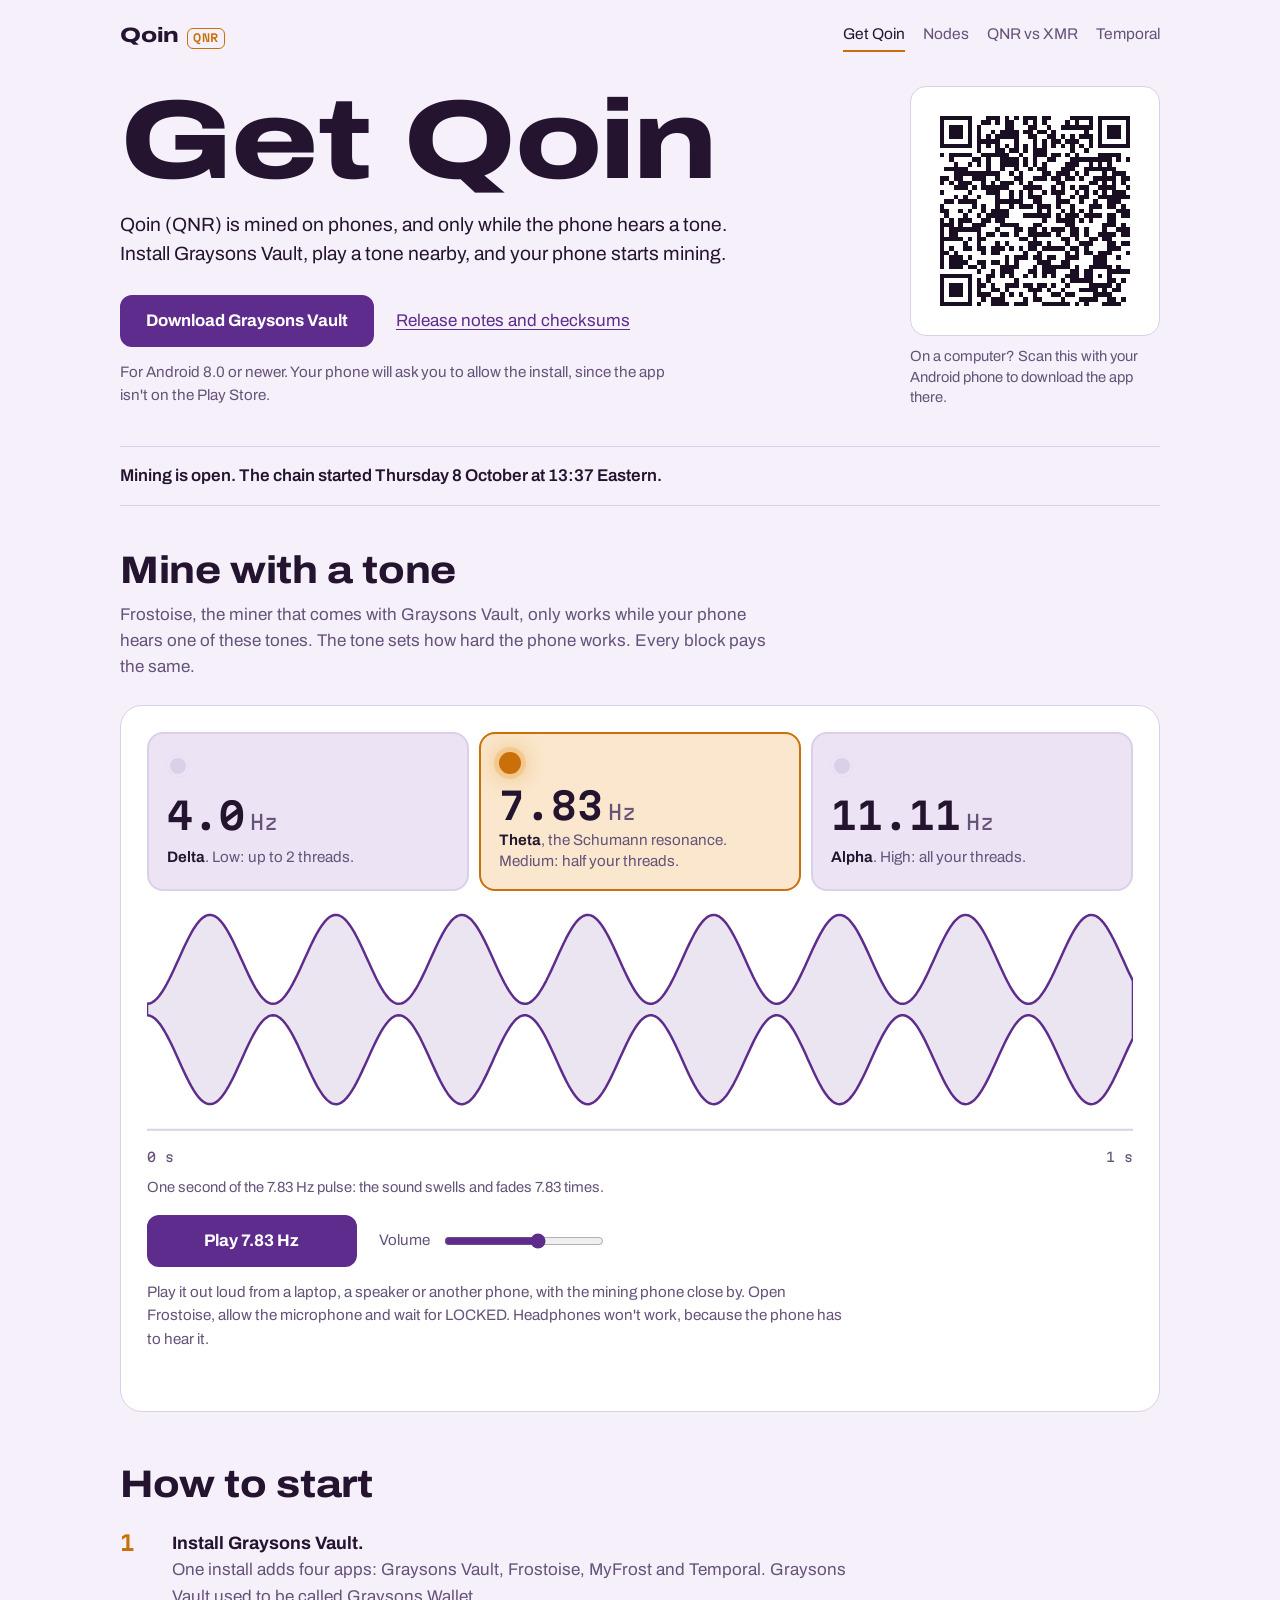
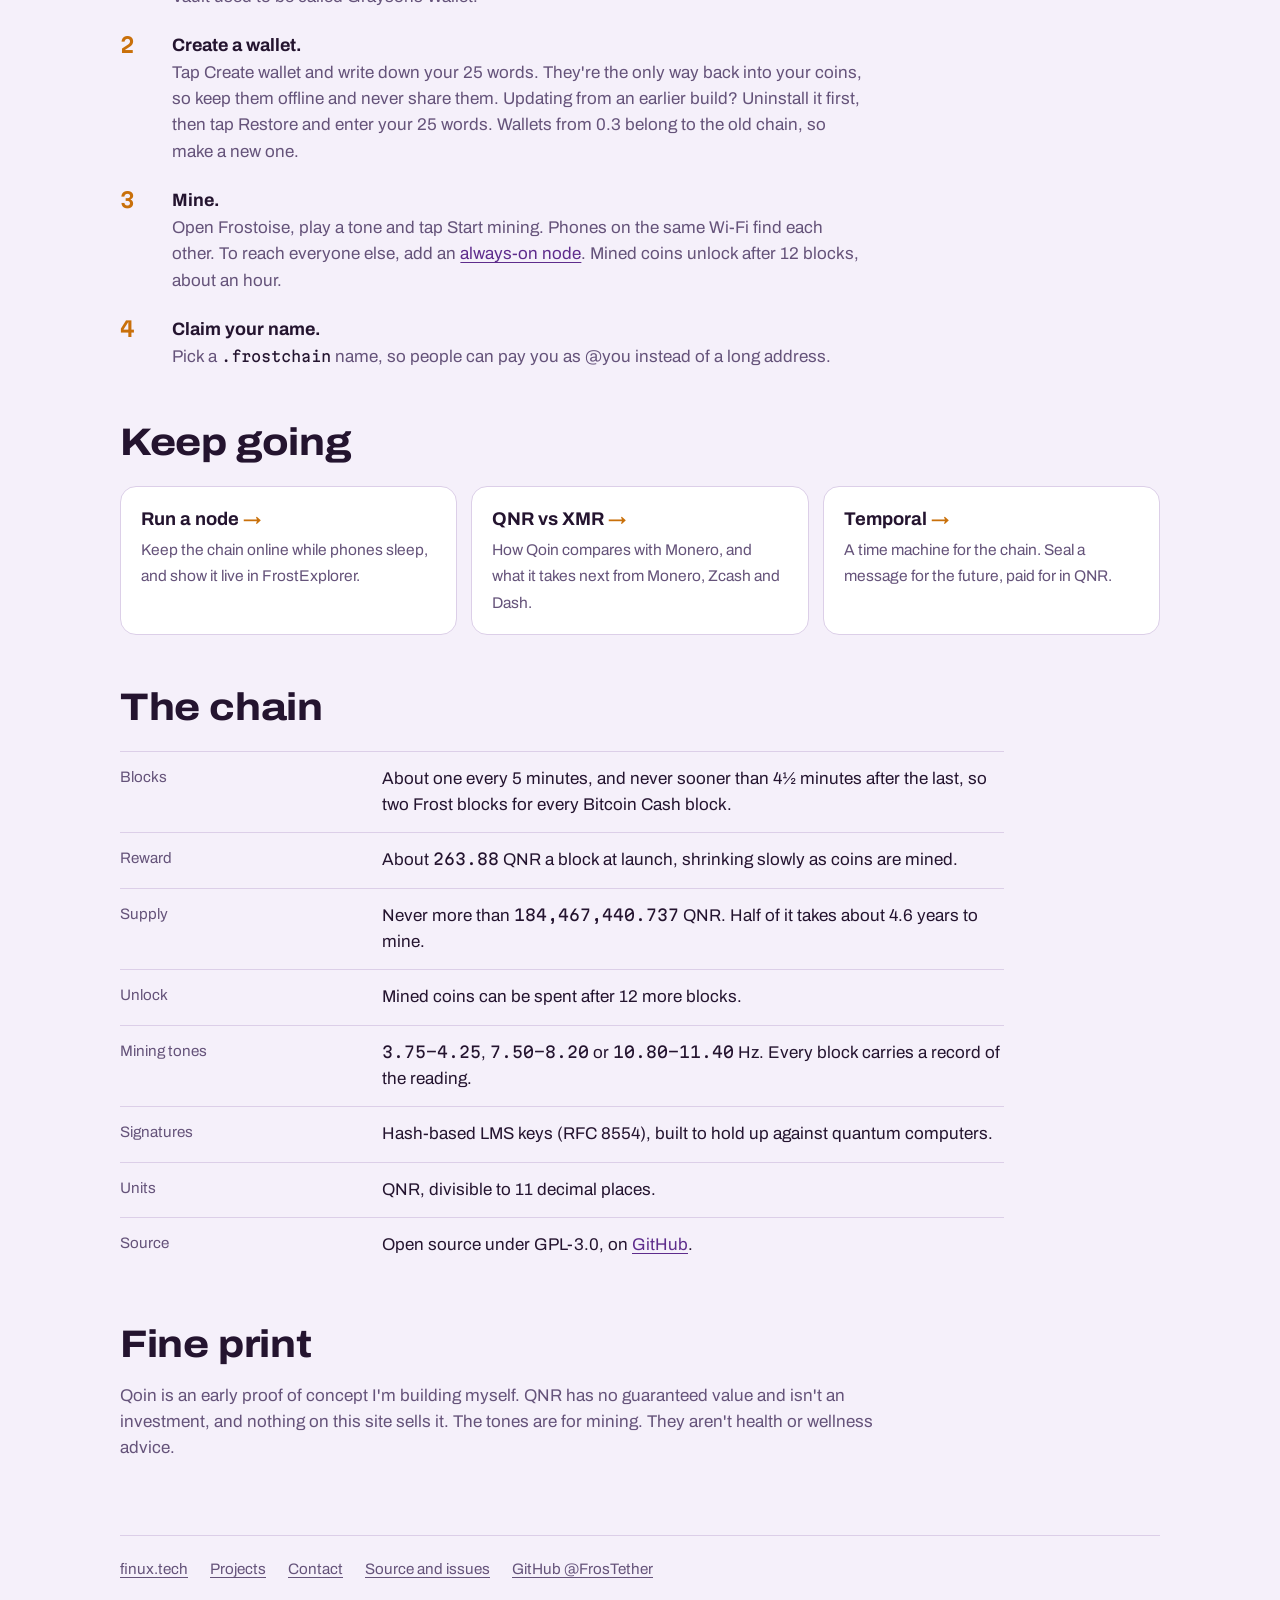
==== commit b40bbeab: "Graysons Vault 0.4.2: new download name, Temporal in the app Co-Authored-By: Claude Opus 5.5 <norepl" ====
--- a/index.html
+++ b/index.html
@@ -4,13 +4,13 @@
 <meta charset="utf-8">
 <meta name="viewport" content="width=device-width, initial-scale=1, viewport-fit=cover">
 <title>Get Qoin | finux</title>
-<meta name="description" content="Install Graysons Wallet and mine Qoin (QNR) on your Android phone, only while it hears a tone. Mining is open.">
+<meta name="description" content="Install Graysons Vault and mine Qoin (QNR) on your Android phone, only while it hears a tone. Mining is open.">
 <link rel="canonical" href="https://get.finux.tech/">
 <meta name="theme-color" content="#f5f0fa" media="(prefers-color-scheme: light)">
 <meta name="theme-color" content="#150e1a" media="(prefers-color-scheme: dark)">
 <meta property="og:type" content="website">
 <meta property="og:title" content="Get Qoin">
-<meta property="og:description" content="Install Graysons Wallet and mine Qoin (QNR) on your Android phone, only while it hears a tone. Mining is open.">
+<meta property="og:description" content="Install Graysons Vault and mine Qoin (QNR) on your Android phone, only while it hears a tone. Mining is open.">
 <meta property="og:url" content="https://get.finux.tech/">
 <meta property="og:image" content="https://get.finux.tech/og/home.png">
 <meta property="og:image:width" content="1200">
@@ -320,15 +320,15 @@
     <div class="hero">
       <div>
         <h1>Get Qoin</h1>
-        <p class="lede">Qoin (QNR) is mined on phones, and only while the phone hears a tone. Install Graysons Wallet, play a tone nearby, and your phone starts mining.</p>
+        <p class="lede">Qoin (QNR) is mined on phones, and only while the phone hears a tone. Install Graysons Vault, play a tone nearby, and your phone starts mining.</p>
         <div class="cta">
-          <a class="btn" href="https://github.com/FrosTether/Graysons-Wallet/releases/latest/download/GraysonsWallet.apk">Download Graysons Wallet</a>
+          <a class="btn" href="https://github.com/FrosTether/Graysons-Wallet/releases/latest/download/GraysonsVault.apk">Download Graysons Vault</a>
           <a href="https://github.com/FrosTether/Graysons-Wallet/releases/latest">Release notes and checksums</a>
         </div>
         <p class="fine">For Android 8.0 or newer. Your phone will ask you to allow the install, since the app isn't on the Play Store.</p>
       </div>
       <figure class="qr">
-        <span class="tile"><svg xmlns="http://www.w3.org/2000/svg" viewBox="0 0 49 49" shape-rendering="crispEdges" role="img" aria-label="QR code for the Graysons Wallet download"><rect width="49" height="49" fill="#fff"/><path fill="#1a0f22" d="M4 4h7v1h-7zM13 4h6v1h-6zM20 4h8v1h-8zM29 4h1v1h-1zM32 4h5v1h-5zM38 4h7v1h-7zM4 5h1v1h-1zM10 5h1v1h-1zM13 5h2v1h-2zM16 5h1v1h-1zM18 5h2v1h-2zM21 5h1v1h-1zM24 5h2v1h-2zM29 5h3v1h-3zM33 5h2v1h-2zM36 5h1v1h-1zM38 5h1v1h-1zM44 5h1v1h-1zM4 6h1v1h-1zM6 6h3v1h-3zM10 6h1v1h-1zM12 6h1v1h-1zM14 6h1v1h-1zM19 6h1v1h-1zM21 6h7v1h-7zM29 6h1v1h-1zM31 6h2v1h-2zM35 6h2v1h-2zM38 6h1v1h-1zM40 6h3v1h-3zM44 6h1v1h-1zM4 7h1v1h-1zM6 7h3v1h-3zM10 7h1v1h-1zM12 7h1v1h-1zM15 7h1v1h-1zM17 7h4v1h-4zM23 7h1v1h-1zM25 7h1v1h-1zM28 7h1v1h-1zM30 7h1v1h-1zM34 7h2v1h-2zM38 7h1v1h-1zM40 7h3v1h-3zM44 7h1v1h-1zM4 8h1v1h-1zM6 8h3v1h-3zM10 8h1v1h-1zM12 8h1v1h-1zM16 8h1v1h-1zM18 8h3v1h-3zM22 8h3v1h-3zM26 8h3v1h-3zM32 8h1v1h-1zM34 8h3v1h-3zM38 8h1v1h-1zM40 8h3v1h-3zM44 8h1v1h-1zM4 9h1v1h-1zM10 9h1v1h-1zM12 9h2v1h-2zM15 9h4v1h-4zM20 9h1v1h-1zM24 9h1v1h-1zM26 9h1v1h-1zM28 9h2v1h-2zM31 9h3v1h-3zM36 9h1v1h-1zM38 9h1v1h-1zM44 9h1v1h-1zM4 10h7v1h-7zM12 10h1v1h-1zM14 10h1v1h-1zM16 10h1v1h-1zM18 10h1v1h-1zM20 10h1v1h-1zM22 10h1v1h-1zM24 10h1v1h-1zM26 10h1v1h-1zM28 10h1v1h-1zM30 10h1v1h-1zM32 10h1v1h-1zM34 10h1v1h-1zM36 10h1v1h-1zM38 10h7v1h-7zM12 11h1v1h-1zM16 11h5v1h-5zM22 11h1v1h-1zM24 11h3v1h-3zM32 11h1v1h-1zM35 11h1v1h-1zM4 12h1v1h-1zM6 12h5v1h-5zM13 12h1v1h-1zM15 12h4v1h-4zM21 12h1v1h-1zM24 12h3v1h-3zM28 12h2v1h-2zM31 12h1v1h-1zM33 12h1v1h-1zM38 12h5v1h-5zM6 13h1v1h-1zM11 13h2v1h-2zM17 13h1v1h-1zM19 13h2v1h-2zM22 13h1v1h-1zM24 13h1v1h-1zM27 13h2v1h-2zM32 13h9v1h-9zM42 13h3v1h-3zM4 14h2v1h-2zM7 14h4v1h-4zM12 14h1v1h-1zM14 14h1v1h-1zM16 14h3v1h-3zM22 14h1v1h-1zM24 14h1v1h-1zM26 14h1v1h-1zM31 14h3v1h-3zM36 14h1v1h-1zM40 14h1v1h-1zM4 15h4v1h-4zM14 15h4v1h-4zM20 15h1v1h-1zM23 15h1v1h-1zM25 15h2v1h-2zM30 15h3v1h-3zM35 15h3v1h-3zM39 15h3v1h-3zM4 16h1v1h-1zM7 16h1v1h-1zM10 16h5v1h-5zM19 16h3v1h-3zM24 16h1v1h-1zM26 16h8v1h-8zM35 16h1v1h-1zM37 16h1v1h-1zM39 16h1v1h-1zM41 16h3v1h-3zM5 17h1v1h-1zM7 17h3v1h-3zM11 17h3v1h-3zM16 17h1v1h-1zM20 17h2v1h-2zM25 17h2v1h-2zM29 17h1v1h-1zM31 17h1v1h-1zM34 17h8v1h-8zM43 17h2v1h-2zM4 18h1v1h-1zM6 18h1v1h-1zM10 18h1v1h-1zM13 18h1v1h-1zM15 18h4v1h-4zM21 18h1v1h-1zM24 18h1v1h-1zM27 18h6v1h-6zM37 18h1v1h-1zM39 18h1v1h-1zM41 18h1v1h-1zM43 18h1v1h-1zM4 19h1v1h-1zM7 19h1v1h-1zM11 19h1v1h-1zM13 19h6v1h-6zM22 19h1v1h-1zM25 19h1v1h-1zM27 19h1v1h-1zM30 19h2v1h-2zM34 19h1v1h-1zM38 19h4v1h-4zM44 19h1v1h-1zM5 20h1v1h-1zM9 20h2v1h-2zM12 20h1v1h-1zM14 20h3v1h-3zM21 20h1v1h-1zM26 20h6v1h-6zM33 20h1v1h-1zM37 20h1v1h-1zM39 20h1v1h-1zM41 20h3v1h-3zM6 21h1v1h-1zM16 21h2v1h-2zM19 21h1v1h-1zM23 21h2v1h-2zM32 21h4v1h-4zM38 21h7v1h-7zM5 22h1v1h-1zM7 22h4v1h-4zM12 22h3v1h-3zM16 22h1v1h-1zM18 22h3v1h-3zM22 22h1v1h-1zM24 22h1v1h-1zM26 22h1v1h-1zM31 22h1v1h-1zM33 22h1v1h-1zM37 22h1v1h-1zM40 22h3v1h-3zM4 23h1v1h-1zM6 23h1v1h-1zM11 23h1v1h-1zM14 23h1v1h-1zM16 23h1v1h-1zM19 23h1v1h-1zM23 23h1v1h-1zM27 23h1v1h-1zM30 23h1v1h-1zM32 23h3v1h-3zM36 23h3v1h-3zM40 23h2v1h-2zM43 23h1v1h-1zM4 24h5v1h-5zM10 24h1v1h-1zM12 24h1v1h-1zM15 24h4v1h-4zM22 24h1v1h-1zM25 24h3v1h-3zM32 24h1v1h-1zM36 24h1v1h-1zM39 24h1v1h-1zM42 24h3v1h-3zM5 25h1v1h-1zM9 25h1v1h-1zM13 25h4v1h-4zM23 25h3v1h-3zM27 25h1v1h-1zM29 25h16v1h-16zM4 26h1v1h-1zM6 26h5v1h-5zM14 26h1v1h-1zM16 26h1v1h-1zM26 26h1v1h-1zM29 26h4v1h-4zM34 26h1v1h-1zM36 26h1v1h-1zM39 26h2v1h-2zM4 27h5v1h-5zM11 27h2v1h-2zM14 27h1v1h-1zM19 27h2v1h-2zM24 27h2v1h-2zM31 27h2v1h-2zM39 27h3v1h-3zM4 28h1v1h-1zM7 28h4v1h-4zM12 28h1v1h-1zM14 28h1v1h-1zM16 28h3v1h-3zM20 28h2v1h-2zM23 28h2v1h-2zM26 28h1v1h-1zM28 28h3v1h-3zM32 28h2v1h-2zM35 28h1v1h-1zM39 28h1v1h-1zM42 28h3v1h-3zM4 29h1v1h-1zM6 29h3v1h-3zM12 29h1v1h-1zM14 29h1v1h-1zM16 29h3v1h-3zM20 29h1v1h-1zM23 29h5v1h-5zM29 29h1v1h-1zM32 29h2v1h-2zM35 29h1v1h-1zM38 29h4v1h-4zM43 29h2v1h-2zM4 30h5v1h-5zM10 30h1v1h-1zM12 30h2v1h-2zM15 30h1v1h-1zM19 30h1v1h-1zM21 30h2v1h-2zM24 30h1v1h-1zM30 30h2v1h-2zM33 30h1v1h-1zM36 30h1v1h-1zM38 30h3v1h-3zM4 31h2v1h-2zM12 31h1v1h-1zM15 31h1v1h-1zM18 31h1v1h-1zM20 31h1v1h-1zM23 31h3v1h-3zM27 31h1v1h-1zM31 31h1v1h-1zM34 31h5v1h-5zM40 31h2v1h-2zM44 31h1v1h-1zM4 32h3v1h-3zM8 32h3v1h-3zM12 32h2v1h-2zM16 32h2v1h-2zM20 32h2v1h-2zM23 32h1v1h-1zM26 32h2v1h-2zM29 32h2v1h-2zM33 32h1v1h-1zM35 32h2v1h-2zM40 32h3v1h-3zM4 33h1v1h-1zM7 33h2v1h-2zM13 33h1v1h-1zM15 33h1v1h-1zM20 33h1v1h-1zM22 33h1v1h-1zM24 33h2v1h-2zM28 33h1v1h-1zM31 33h3v1h-3zM35 33h6v1h-6zM44 33h1v1h-1zM4 34h1v1h-1zM6 34h2v1h-2zM9 34h2v1h-2zM16 34h1v1h-1zM18 34h1v1h-1zM21 34h3v1h-3zM25 34h1v1h-1zM33 34h1v1h-1zM36 34h4v1h-4zM42 34h1v1h-1zM4 35h1v1h-1zM6 35h4v1h-4zM12 35h2v1h-2zM18 35h1v1h-1zM20 35h1v1h-1zM23 35h4v1h-4zM28 35h1v1h-1zM30 35h1v1h-1zM32 35h1v1h-1zM37 35h3v1h-3zM4 36h1v1h-1zM6 36h3v1h-3zM10 36h4v1h-4zM15 36h1v1h-1zM17 36h2v1h-2zM20 36h1v1h-1zM23 36h2v1h-2zM26 36h1v1h-1zM28 36h3v1h-3zM33 36h1v1h-1zM36 36h5v1h-5zM42 36h1v1h-1zM12 37h1v1h-1zM15 37h1v1h-1zM17 37h3v1h-3zM21 37h1v1h-1zM23 37h7v1h-7zM32 37h1v1h-1zM35 37h2v1h-2zM40 37h5v1h-5zM4 38h7v1h-7zM15 38h1v1h-1zM18 38h2v1h-2zM21 38h1v1h-1zM24 38h2v1h-2zM28 38h5v1h-5zM34 38h3v1h-3zM38 38h1v1h-1zM40 38h1v1h-1zM4 39h1v1h-1zM10 39h1v1h-1zM12 39h1v1h-1zM14 39h1v1h-1zM20 39h3v1h-3zM25 39h2v1h-2zM29 39h1v1h-1zM32 39h1v1h-1zM35 39h2v1h-2zM40 39h2v1h-2zM43 39h1v1h-1zM4 40h1v1h-1zM6 40h3v1h-3zM10 40h1v1h-1zM12 40h1v1h-1zM15 40h1v1h-1zM18 40h3v1h-3zM23 40h1v1h-1zM25 40h1v1h-1zM28 40h1v1h-1zM30 40h2v1h-2zM34 40h1v1h-1zM36 40h5v1h-5zM42 40h1v1h-1zM4 41h1v1h-1zM6 41h3v1h-3zM10 41h1v1h-1zM12 41h1v1h-1zM14 41h3v1h-3zM18 41h1v1h-1zM21 41h7v1h-7zM35 41h3v1h-3zM39 41h1v1h-1zM41 41h2v1h-2zM4 42h1v1h-1zM6 42h3v1h-3zM10 42h1v1h-1zM12 42h1v1h-1zM17 42h1v1h-1zM19 42h1v1h-1zM24 42h1v1h-1zM28 42h2v1h-2zM31 42h2v1h-2zM37 42h4v1h-4zM4 43h1v1h-1zM10 43h1v1h-1zM15 43h3v1h-3zM24 43h2v1h-2zM30 43h1v1h-1zM34 43h4v1h-4zM40 43h2v1h-2zM43 43h1v1h-1zM4 44h7v1h-7zM12 44h1v1h-1zM15 44h1v1h-1zM20 44h1v1h-1zM26 44h6v1h-6zM33 44h1v1h-1zM35 44h1v1h-1zM39 44h2v1h-2zM42 44h1v1h-1z"/></svg></span>
+        <span class="tile"><svg xmlns="http://www.w3.org/2000/svg" viewBox="0 0 49 49" shape-rendering="crispEdges" role="img" aria-label="QR code for the Graysons Vault download"><rect width="49" height="49" fill="#fff"/><path fill="#1a0f22" d="M4 4h7v1h-7zM14 4h3v1h-3zM18 4h1v1h-1zM20 4h1v1h-1zM22 4h3v1h-3zM26 4h2v1h-2zM32 4h5v1h-5zM38 4h7v1h-7zM4 5h1v1h-1zM10 5h1v1h-1zM13 5h2v1h-2zM16 5h1v1h-1zM18 5h2v1h-2zM22 5h1v1h-1zM24 5h1v1h-1zM26 5h1v1h-1zM31 5h1v1h-1zM33 5h1v1h-1zM36 5h1v1h-1zM38 5h1v1h-1zM44 5h1v1h-1zM4 6h1v1h-1zM6 6h3v1h-3zM10 6h1v1h-1zM12 6h1v1h-1zM18 6h2v1h-2zM23 6h2v1h-2zM27 6h1v1h-1zM30 6h7v1h-7zM38 6h1v1h-1zM40 6h3v1h-3zM44 6h1v1h-1zM4 7h1v1h-1zM6 7h3v1h-3zM10 7h1v1h-1zM12 7h1v1h-1zM15 7h1v1h-1zM17 7h4v1h-4zM22 7h2v1h-2zM25 7h2v1h-2zM28 7h1v1h-1zM35 7h1v1h-1zM38 7h1v1h-1zM40 7h3v1h-3zM44 7h1v1h-1zM4 8h1v1h-1zM6 8h3v1h-3zM10 8h1v1h-1zM12 8h1v1h-1zM14 8h1v1h-1zM16 8h5v1h-5zM23 8h2v1h-2zM27 8h2v1h-2zM30 8h1v1h-1zM32 8h1v1h-1zM34 8h3v1h-3zM38 8h1v1h-1zM40 8h3v1h-3zM44 8h1v1h-1zM4 9h1v1h-1zM10 9h1v1h-1zM12 9h5v1h-5zM20 9h1v1h-1zM24 9h1v1h-1zM26 9h1v1h-1zM28 9h2v1h-2zM31 9h3v1h-3zM36 9h1v1h-1zM38 9h1v1h-1zM44 9h1v1h-1zM4 10h7v1h-7zM12 10h1v1h-1zM14 10h1v1h-1zM16 10h1v1h-1zM18 10h1v1h-1zM20 10h1v1h-1zM22 10h1v1h-1zM24 10h1v1h-1zM26 10h1v1h-1zM28 10h1v1h-1zM30 10h1v1h-1zM32 10h1v1h-1zM34 10h1v1h-1zM36 10h1v1h-1zM38 10h7v1h-7zM12 11h1v1h-1zM16 11h2v1h-2zM19 11h2v1h-2zM22 11h1v1h-1zM24 11h3v1h-3zM32 11h1v1h-1zM35 11h1v1h-1zM4 12h1v1h-1zM6 12h5v1h-5zM13 12h6v1h-6zM21 12h1v1h-1zM24 12h3v1h-3zM28 12h2v1h-2zM31 12h1v1h-1zM33 12h1v1h-1zM38 12h5v1h-5zM6 13h1v1h-1zM11 13h2v1h-2zM14 13h1v1h-1zM17 13h4v1h-4zM22 13h1v1h-1zM24 13h1v1h-1zM27 13h2v1h-2zM32 13h9v1h-9zM42 13h1v1h-1zM44 13h1v1h-1zM7 14h1v1h-1zM10 14h1v1h-1zM12 14h1v1h-1zM14 14h1v1h-1zM17 14h4v1h-4zM22 14h1v1h-1zM24 14h1v1h-1zM26 14h1v1h-1zM31 14h3v1h-3zM36 14h1v1h-1zM38 14h1v1h-1zM40 14h1v1h-1zM5 15h5v1h-5zM14 15h1v1h-1zM17 15h1v1h-1zM20 15h1v1h-1zM23 15h1v1h-1zM25 15h2v1h-2zM30 15h3v1h-3zM35 15h7v1h-7zM7 16h10v1h-10zM19 16h1v1h-1zM21 16h1v1h-1zM26 16h2v1h-2zM29 16h3v1h-3zM33 16h1v1h-1zM35 16h1v1h-1zM39 16h1v1h-1zM41 16h3v1h-3zM4 17h2v1h-2zM7 17h2v1h-2zM11 17h3v1h-3zM16 17h1v1h-1zM20 17h2v1h-2zM24 17h3v1h-3zM28 17h2v1h-2zM31 17h2v1h-2zM34 17h1v1h-1zM37 17h5v1h-5zM43 17h2v1h-2zM4 18h1v1h-1zM6 18h1v1h-1zM8 18h3v1h-3zM13 18h1v1h-1zM15 18h1v1h-1zM17 18h3v1h-3zM21 18h1v1h-1zM23 18h1v1h-1zM29 18h2v1h-2zM36 18h2v1h-2zM39 18h1v1h-1zM41 18h1v1h-1zM43 18h1v1h-1zM7 19h3v1h-3zM11 19h1v1h-1zM13 19h6v1h-6zM22 19h4v1h-4zM28 19h1v1h-1zM30 19h1v1h-1zM32 19h1v1h-1zM34 19h2v1h-2zM38 19h4v1h-4zM44 19h1v1h-1zM4 20h1v1h-1zM10 20h1v1h-1zM14 20h3v1h-3zM19 20h1v1h-1zM21 20h1v1h-1zM23 20h1v1h-1zM26 20h1v1h-1zM28 20h3v1h-3zM33 20h1v1h-1zM35 20h1v1h-1zM37 20h1v1h-1zM39 20h1v1h-1zM41 20h3v1h-3zM7 21h1v1h-1zM9 21h1v1h-1zM12 21h1v1h-1zM16 21h1v1h-1zM19 21h1v1h-1zM21 21h1v1h-1zM23 21h3v1h-3zM29 21h1v1h-1zM32 21h1v1h-1zM34 21h2v1h-2zM38 21h7v1h-7zM5 22h2v1h-2zM8 22h4v1h-4zM16 22h6v1h-6zM24 22h2v1h-2zM29 22h3v1h-3zM34 22h1v1h-1zM37 22h1v1h-1zM40 22h3v1h-3zM4 23h1v1h-1zM11 23h1v1h-1zM13 23h1v1h-1zM16 23h1v1h-1zM19 23h1v1h-1zM21 23h3v1h-3zM25 23h3v1h-3zM29 23h1v1h-1zM32 23h1v1h-1zM36 23h3v1h-3zM40 23h2v1h-2zM43 23h1v1h-1zM4 24h2v1h-2zM8 24h1v1h-1zM10 24h1v1h-1zM13 24h1v1h-1zM15 24h4v1h-4zM25 24h1v1h-1zM27 24h1v1h-1zM30 24h1v1h-1zM32 24h1v1h-1zM34 24h1v1h-1zM36 24h1v1h-1zM42 24h3v1h-3zM5 25h1v1h-1zM9 25h1v1h-1zM12 25h1v1h-1zM14 25h5v1h-5zM22 25h6v1h-6zM29 25h1v1h-1zM31 25h3v1h-3zM35 25h4v1h-4zM40 25h2v1h-2zM43 25h2v1h-2zM4 26h1v1h-1zM6 26h1v1h-1zM8 26h3v1h-3zM13 26h2v1h-2zM16 26h2v1h-2zM26 26h1v1h-1zM29 26h4v1h-4zM34 26h1v1h-1zM36 26h1v1h-1zM40 26h2v1h-2zM4 27h3v1h-3zM8 27h1v1h-1zM11 27h3v1h-3zM17 27h4v1h-4zM24 27h2v1h-2zM31 27h2v1h-2zM39 27h3v1h-3zM43 27h1v1h-1zM4 28h1v1h-1zM6 28h7v1h-7zM16 28h1v1h-1zM20 28h2v1h-2zM23 28h2v1h-2zM26 28h1v1h-1zM28 28h3v1h-3zM32 28h2v1h-2zM35 28h1v1h-1zM39 28h1v1h-1zM42 28h3v1h-3zM4 29h1v1h-1zM6 29h2v1h-2zM12 29h1v1h-1zM14 29h2v1h-2zM17 29h2v1h-2zM20 29h1v1h-1zM23 29h5v1h-5zM29 29h1v1h-1zM32 29h2v1h-2zM35 29h1v1h-1zM38 29h4v1h-4zM43 29h2v1h-2zM4 30h5v1h-5zM10 30h1v1h-1zM12 30h2v1h-2zM21 30h2v1h-2zM24 30h1v1h-1zM30 30h2v1h-2zM33 30h1v1h-1zM36 30h2v1h-2zM39 30h2v1h-2zM4 31h1v1h-1zM9 31h1v1h-1zM12 31h1v1h-1zM16 31h1v1h-1zM18 31h1v1h-1zM23 31h3v1h-3zM27 31h1v1h-1zM31 31h1v1h-1zM34 31h3v1h-3zM40 31h2v1h-2zM43 31h2v1h-2zM4 32h1v1h-1zM6 32h1v1h-1zM9 32h2v1h-2zM12 32h2v1h-2zM15 32h3v1h-3zM19 32h1v1h-1zM21 32h1v1h-1zM23 32h2v1h-2zM26 32h5v1h-5zM32 32h2v1h-2zM35 32h1v1h-1zM40 32h3v1h-3zM4 33h2v1h-2zM7 33h1v1h-1zM13 33h1v1h-1zM15 33h2v1h-2zM22 33h1v1h-1zM25 33h1v1h-1zM31 33h1v1h-1zM33 33h1v1h-1zM35 33h2v1h-2zM38 33h3v1h-3zM44 33h1v1h-1zM4 34h1v1h-1zM6 34h3v1h-3zM10 34h1v1h-1zM18 34h1v1h-1zM20 34h3v1h-3zM24 34h2v1h-2zM27 34h2v1h-2zM31 34h3v1h-3zM37 34h3v1h-3zM42 34h1v1h-1zM4 35h1v1h-1zM6 35h4v1h-4zM12 35h2v1h-2zM15 35h2v1h-2zM18 35h1v1h-1zM20 35h1v1h-1zM25 35h3v1h-3zM30 35h2v1h-2zM37 35h3v1h-3zM4 36h1v1h-1zM6 36h3v1h-3zM10 36h2v1h-2zM13 36h1v1h-1zM17 36h4v1h-4zM24 36h1v1h-1zM26 36h6v1h-6zM33 36h1v1h-1zM36 36h5v1h-5zM42 36h1v1h-1zM12 37h1v1h-1zM15 37h1v1h-1zM17 37h3v1h-3zM23 37h2v1h-2zM26 37h3v1h-3zM32 37h2v1h-2zM35 37h2v1h-2zM40 37h5v1h-5zM4 38h7v1h-7zM14 38h2v1h-2zM17 38h1v1h-1zM19 38h1v1h-1zM22 38h1v1h-1zM24 38h1v1h-1zM26 38h1v1h-1zM28 38h1v1h-1zM31 38h3v1h-3zM35 38h2v1h-2zM38 38h1v1h-1zM40 38h1v1h-1zM4 39h1v1h-1zM10 39h1v1h-1zM12 39h1v1h-1zM14 39h1v1h-1zM20 39h1v1h-1zM30 39h1v1h-1zM32 39h5v1h-5zM40 39h2v1h-2zM43 39h1v1h-1zM4 40h1v1h-1zM6 40h3v1h-3zM10 40h1v1h-1zM12 40h2v1h-2zM15 40h1v1h-1zM18 40h3v1h-3zM22 40h2v1h-2zM25 40h2v1h-2zM28 40h1v1h-1zM31 40h1v1h-1zM36 40h5v1h-5zM42 40h1v1h-1zM4 41h1v1h-1zM6 41h3v1h-3zM10 41h1v1h-1zM12 41h1v1h-1zM15 41h2v1h-2zM18 41h1v1h-1zM23 41h3v1h-3zM27 41h1v1h-1zM30 41h1v1h-1zM34 41h4v1h-4zM39 41h1v1h-1zM41 41h2v1h-2zM4 42h1v1h-1zM6 42h3v1h-3zM10 42h1v1h-1zM12 42h3v1h-3zM17 42h1v1h-1zM19 42h1v1h-1zM21 42h1v1h-1zM24 42h1v1h-1zM28 42h2v1h-2zM31 42h2v1h-2zM37 42h4v1h-4zM4 43h1v1h-1zM10 43h1v1h-1zM13 43h1v1h-1zM15 43h3v1h-3zM22 43h1v1h-1zM24 43h2v1h-2zM30 43h1v1h-1zM34 43h4v1h-4zM40 43h2v1h-2zM43 43h1v1h-1zM4 44h7v1h-7zM12 44h1v1h-1zM15 44h4v1h-4zM20 44h3v1h-3zM26 44h6v1h-6zM33 44h1v1h-1zM35 44h1v1h-1zM39 44h4v1h-4z"/></svg></span>
         <figcaption>On a computer? Scan this with your Android phone to download the app there.</figcaption>
       </figure>
     </div>
@@ -344,7 +344,7 @@
 
     <section id="tones" aria-labelledby="tones-h">
       <h2 id="tones-h">Mine with a tone</h2>
-      <p class="intro">Frostoise, the miner that comes with Graysons Wallet, only works while your phone hears one of these tones. The tone sets how hard the phone works. Every block pays the same.</p>
+      <p class="intro">Frostoise, the miner that comes with Graysons Vault, only works while your phone hears one of these tones. The tone sets how hard the phone works. Every block pays the same.</p>
 
       <div class="station" id="station">
         <fieldset class="lamps">
@@ -391,7 +391,7 @@
     <section id="start" aria-labelledby="start-h">
       <h2 id="start-h">How to start</h2>
       <ol class="steps">
-        <li><b>Install Graysons Wallet.</b><span>One install adds the apps that come with it: Graysons Wallet, Frostoise and MyFrost.</span></li>
+        <li><b>Install Graysons Vault.</b><span>One install adds four apps: Graysons Vault, Frostoise, MyFrost and Temporal. Graysons Vault used to be called Graysons Wallet.</span></li>
         <li><b>Create a wallet.</b><span>Tap Create wallet and write down your 25 words. They're the only way back into your coins, so keep them offline and never share them. Updating from an earlier build? Uninstall it first, then tap Restore and enter your 25 words. Wallets from 0.3 belong to the old chain, so make a new one.</span></li>
         <li><b>Mine.</b><span>Open Frostoise, play a tone and tap Start mining. Phones on the same Wi-Fi find each other. To reach everyone else, add an <a href="/node/">always-on node</a>. Mined coins unlock after 12 blocks, about an hour.</span></li>
         <li><b>Claim your name.</b><span>Pick a <span class="mono">.frostchain</span> name, so people can pay you as @you instead of a long address.</span></li>
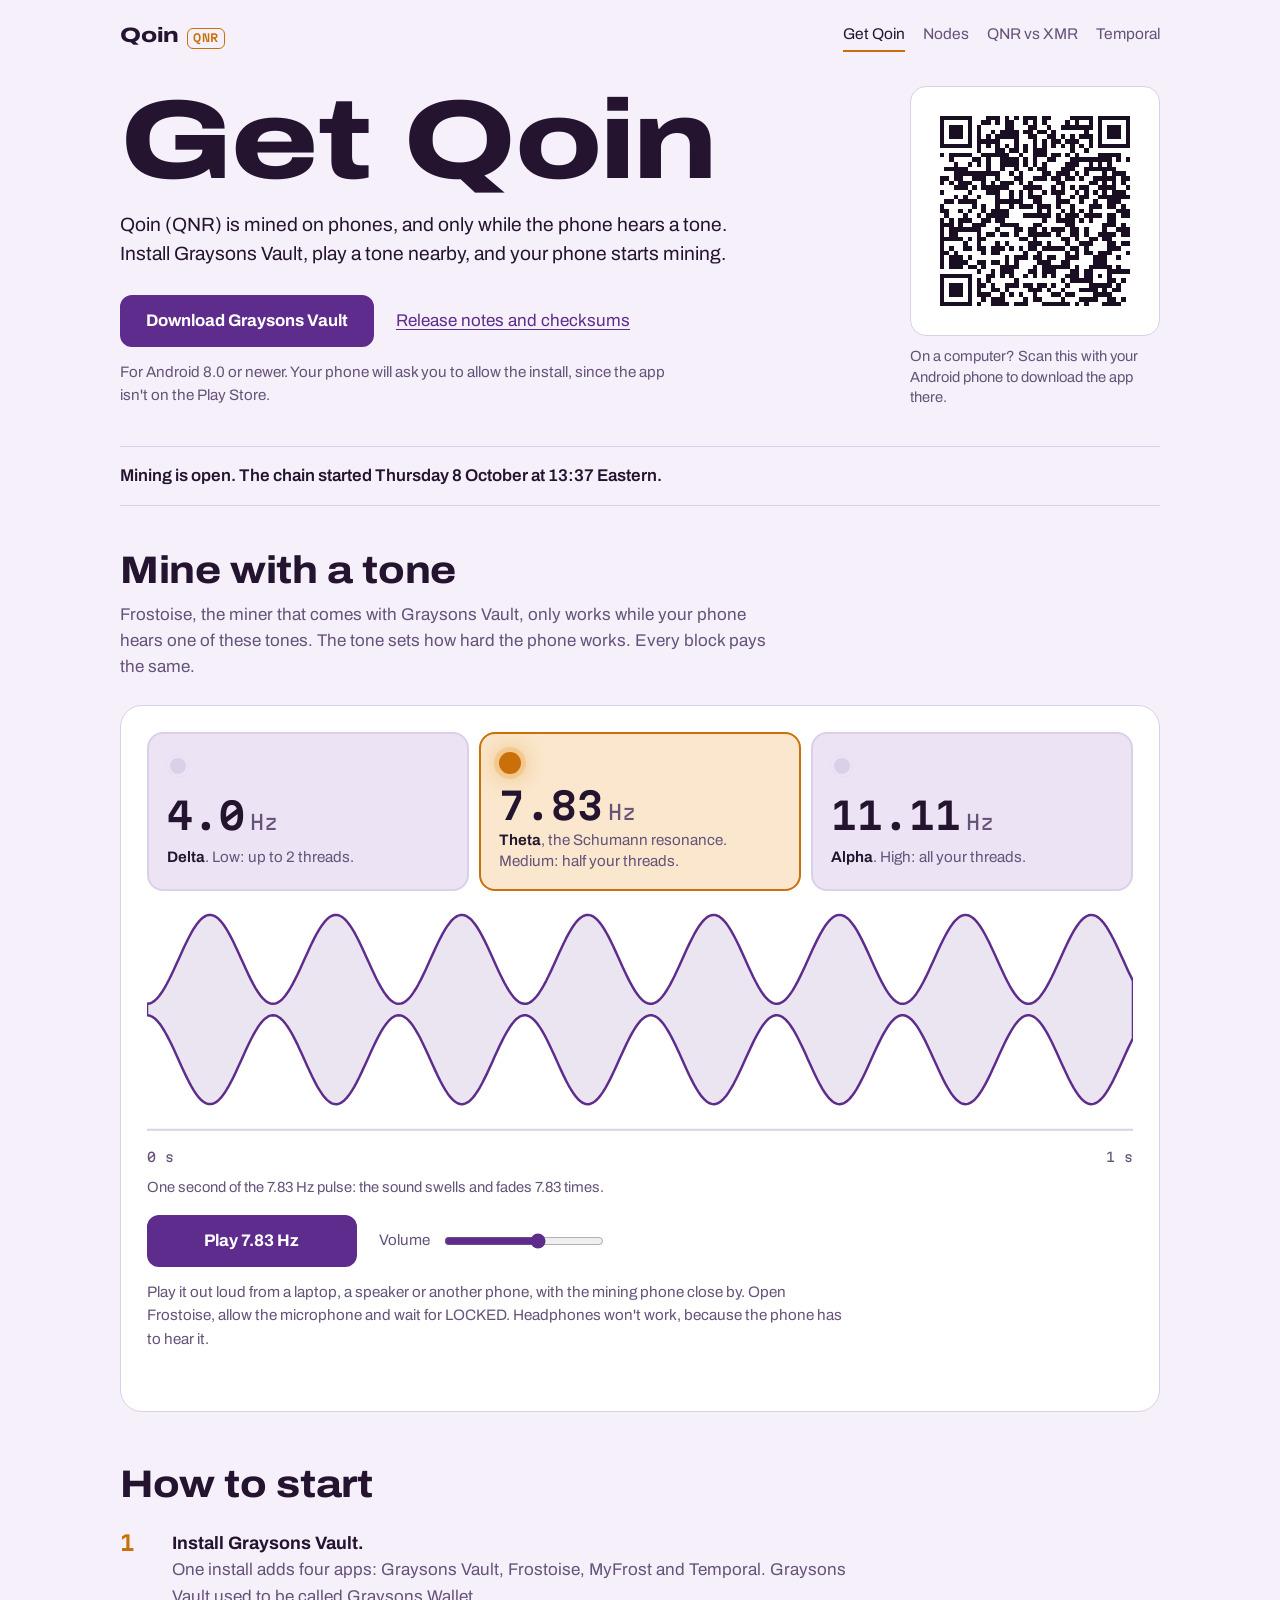
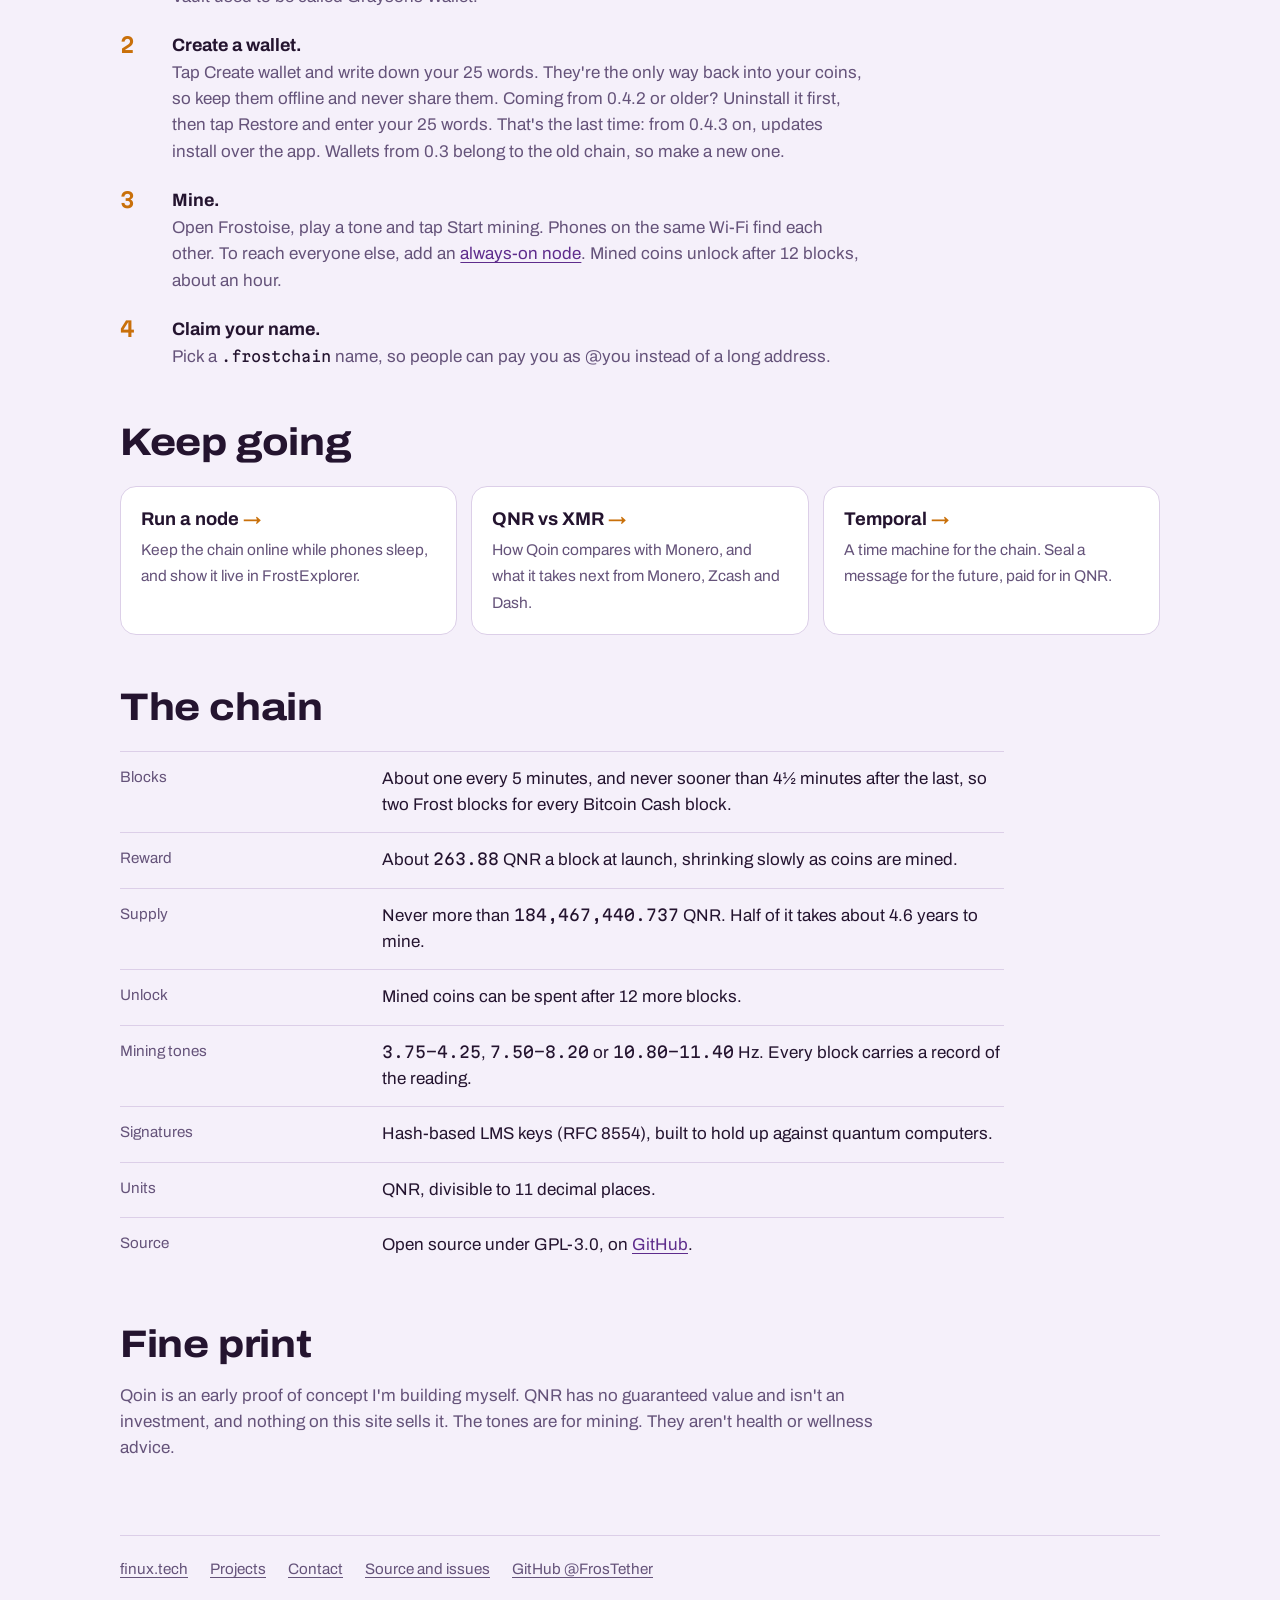
==== commit 21e85d94: "Get Qoin: 0.4.3 is the last uninstall (from 046318c) Co-Authored-By: Claude Opus 5.5 <noreply@anthro" ====
--- a/index.html
+++ b/index.html
@@ -392,7 +392,7 @@
       <h2 id="start-h">How to start</h2>
       <ol class="steps">
         <li><b>Install Graysons Vault.</b><span>One install adds four apps: Graysons Vault, Frostoise, MyFrost and Temporal. Graysons Vault used to be called Graysons Wallet.</span></li>
-        <li><b>Create a wallet.</b><span>Tap Create wallet and write down your 25 words. They're the only way back into your coins, so keep them offline and never share them. Updating from an earlier build? Uninstall it first, then tap Restore and enter your 25 words. Wallets from 0.3 belong to the old chain, so make a new one.</span></li>
+        <li><b>Create a wallet.</b><span>Tap Create wallet and write down your 25 words. They're the only way back into your coins, so keep them offline and never share them. Coming from 0.4.2 or older? Uninstall it first, then tap Restore and enter your 25 words. That's the last time: from 0.4.3 on, updates install over the app. Wallets from 0.3 belong to the old chain, so make a new one.</span></li>
         <li><b>Mine.</b><span>Open Frostoise, play a tone and tap Start mining. Phones on the same Wi-Fi find each other. To reach everyone else, add an <a href="/node/">always-on node</a>. Mined coins unlock after 12 blocks, about an hour.</span></li>
         <li><b>Claim your name.</b><span>Pick a <span class="mono">.frostchain</span> name, so people can pay you as @you instead of a long address.</span></li>
       </ol>
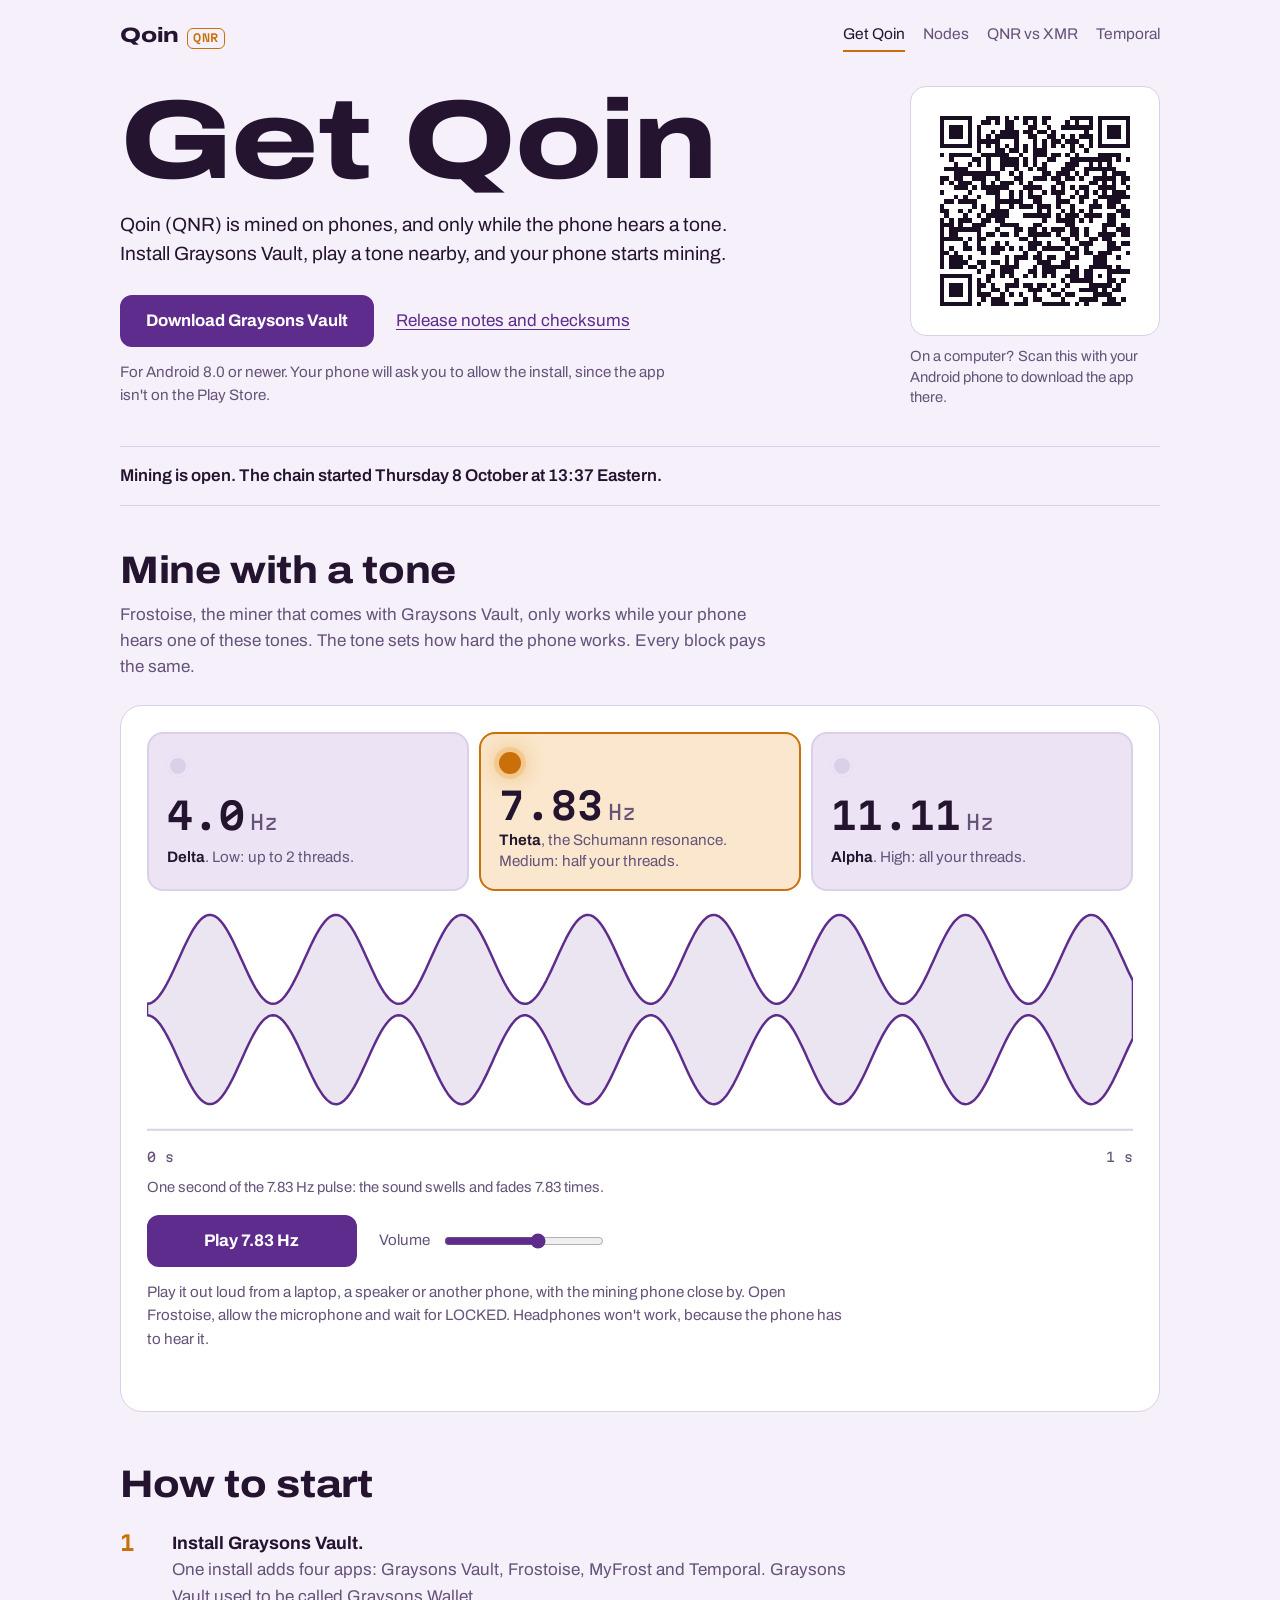
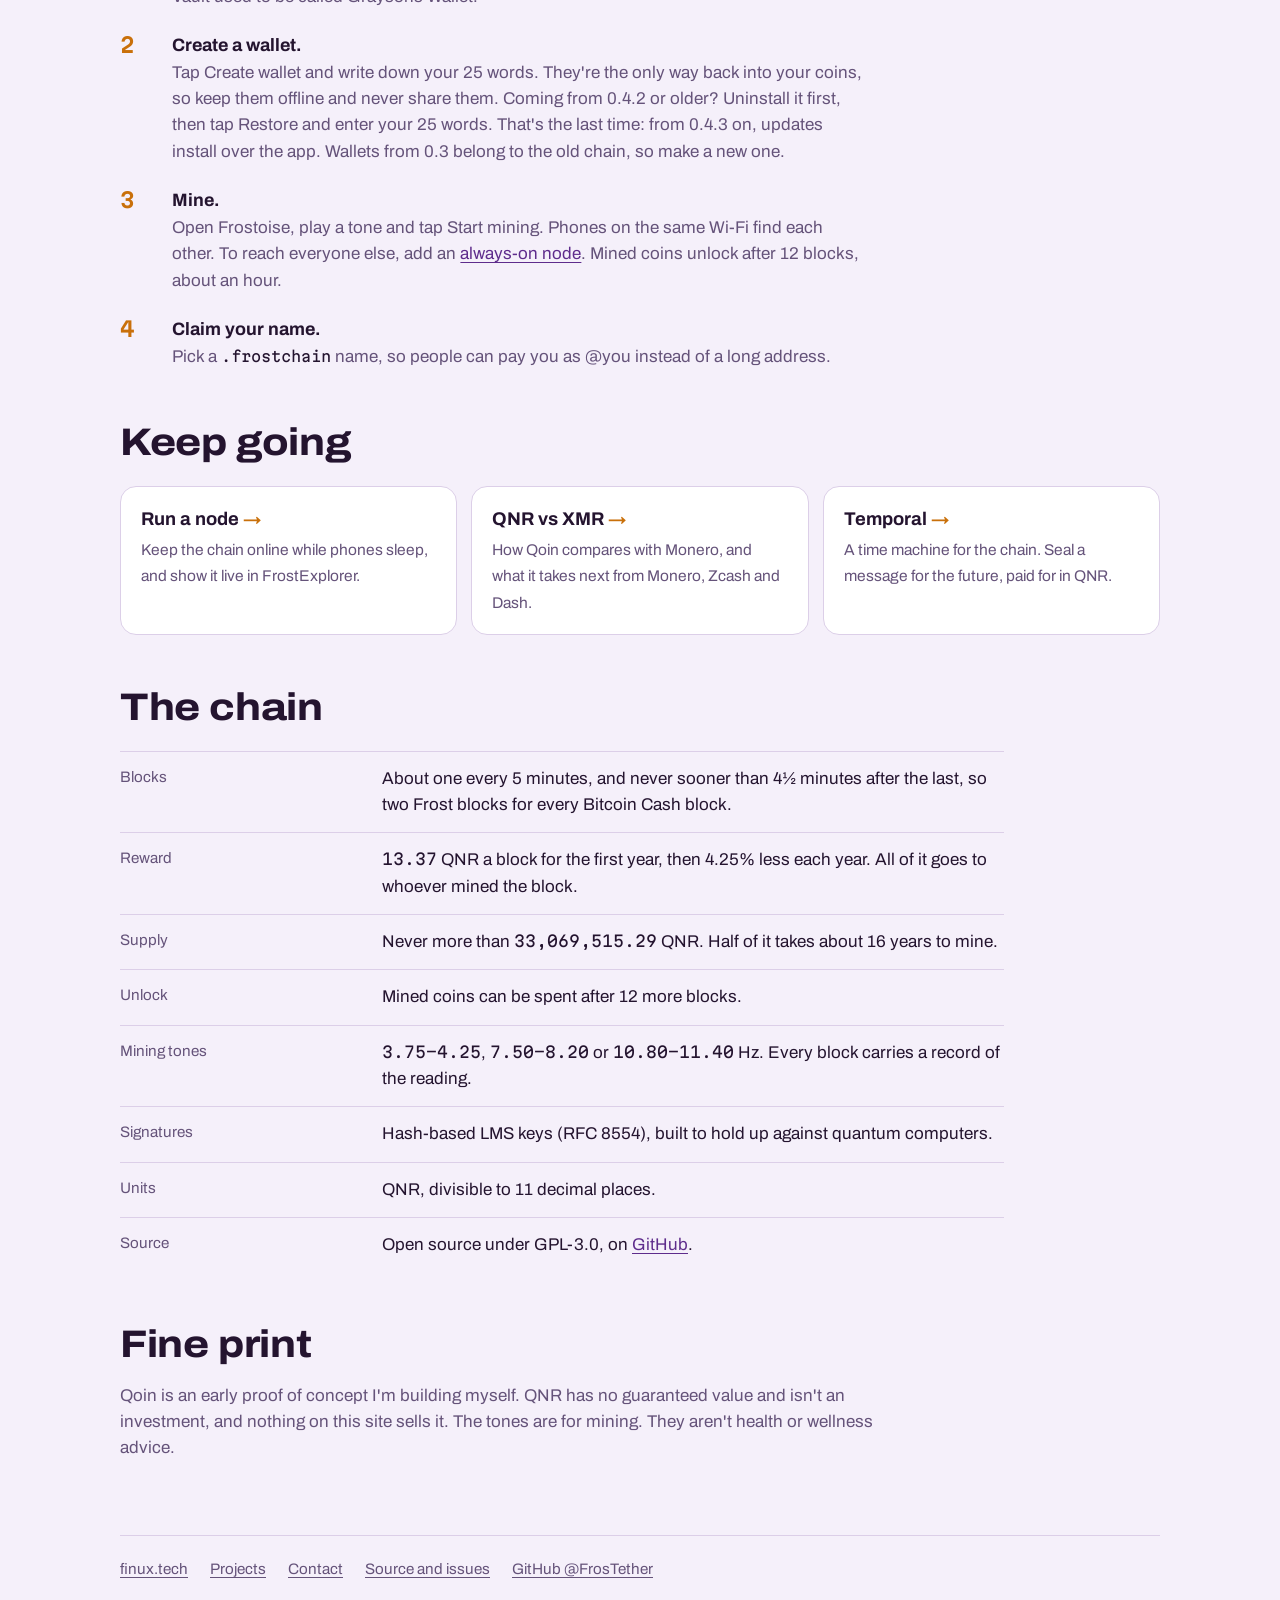
==== commit 0a1ef60e: "Qoin 0.5: 13.37 QNR a block, about 33 million in all (from 1913215) Co-Authored-By: Claude Opus 5.5 " ====
--- a/index.html
+++ b/index.html
@@ -411,8 +411,8 @@
       <h2 id="chain-h">The chain</h2>
       <dl class="facts">
         <div><dt>Blocks</dt><dd>About one every 5 minutes, and never sooner than 4½ minutes after the last, so two Frost blocks for every Bitcoin Cash block.</dd></div>
-        <div><dt>Reward</dt><dd>About <span class="mono nowrap">263.88</span> QNR a block at launch, shrinking slowly as coins are mined.</dd></div>
-        <div><dt>Supply</dt><dd>Never more than <span class="mono nowrap">184,467,440.737</span> QNR. Half of it takes about 4.6 years to mine.</dd></div>
+        <div><dt>Reward</dt><dd><span class="mono nowrap">13.37</span> QNR a block for the first year, then 4.25% less each year. All of it goes to whoever mined the block.</dd></div>
+        <div><dt>Supply</dt><dd>Never more than <span class="mono nowrap">33,069,515.29</span> QNR. Half of it takes about 16 years to mine.</dd></div>
         <div><dt>Unlock</dt><dd>Mined coins can be spent after 12 more blocks.</dd></div>
         <div><dt>Mining tones</dt><dd><span class="mono nowrap">3.75–4.25</span>, <span class="mono nowrap">7.50–8.20</span> or <span class="mono nowrap">10.80–11.40</span> Hz. Every block carries a record of the reading.</dd></div>
         <div><dt>Signatures</dt><dd>Hash-based LMS keys (RFC 8554), built to hold up against quantum computers.</dd></div>
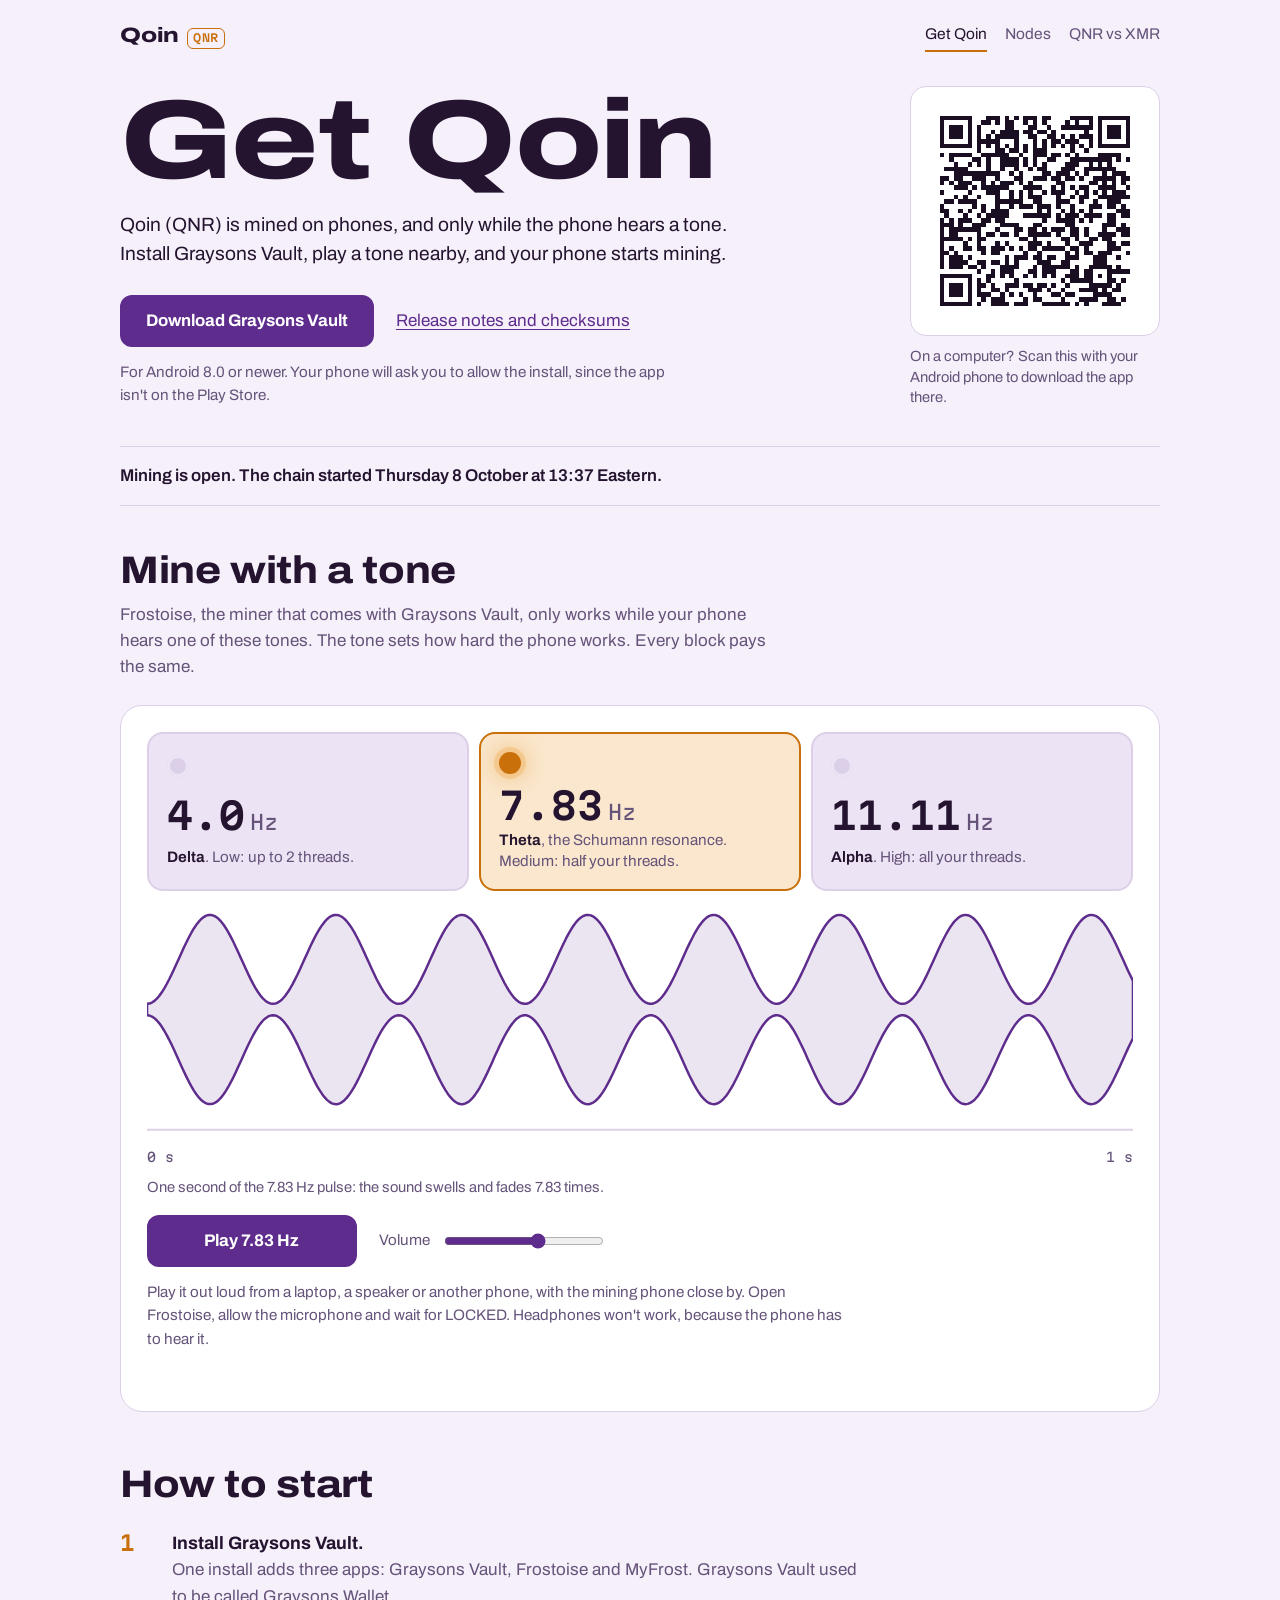
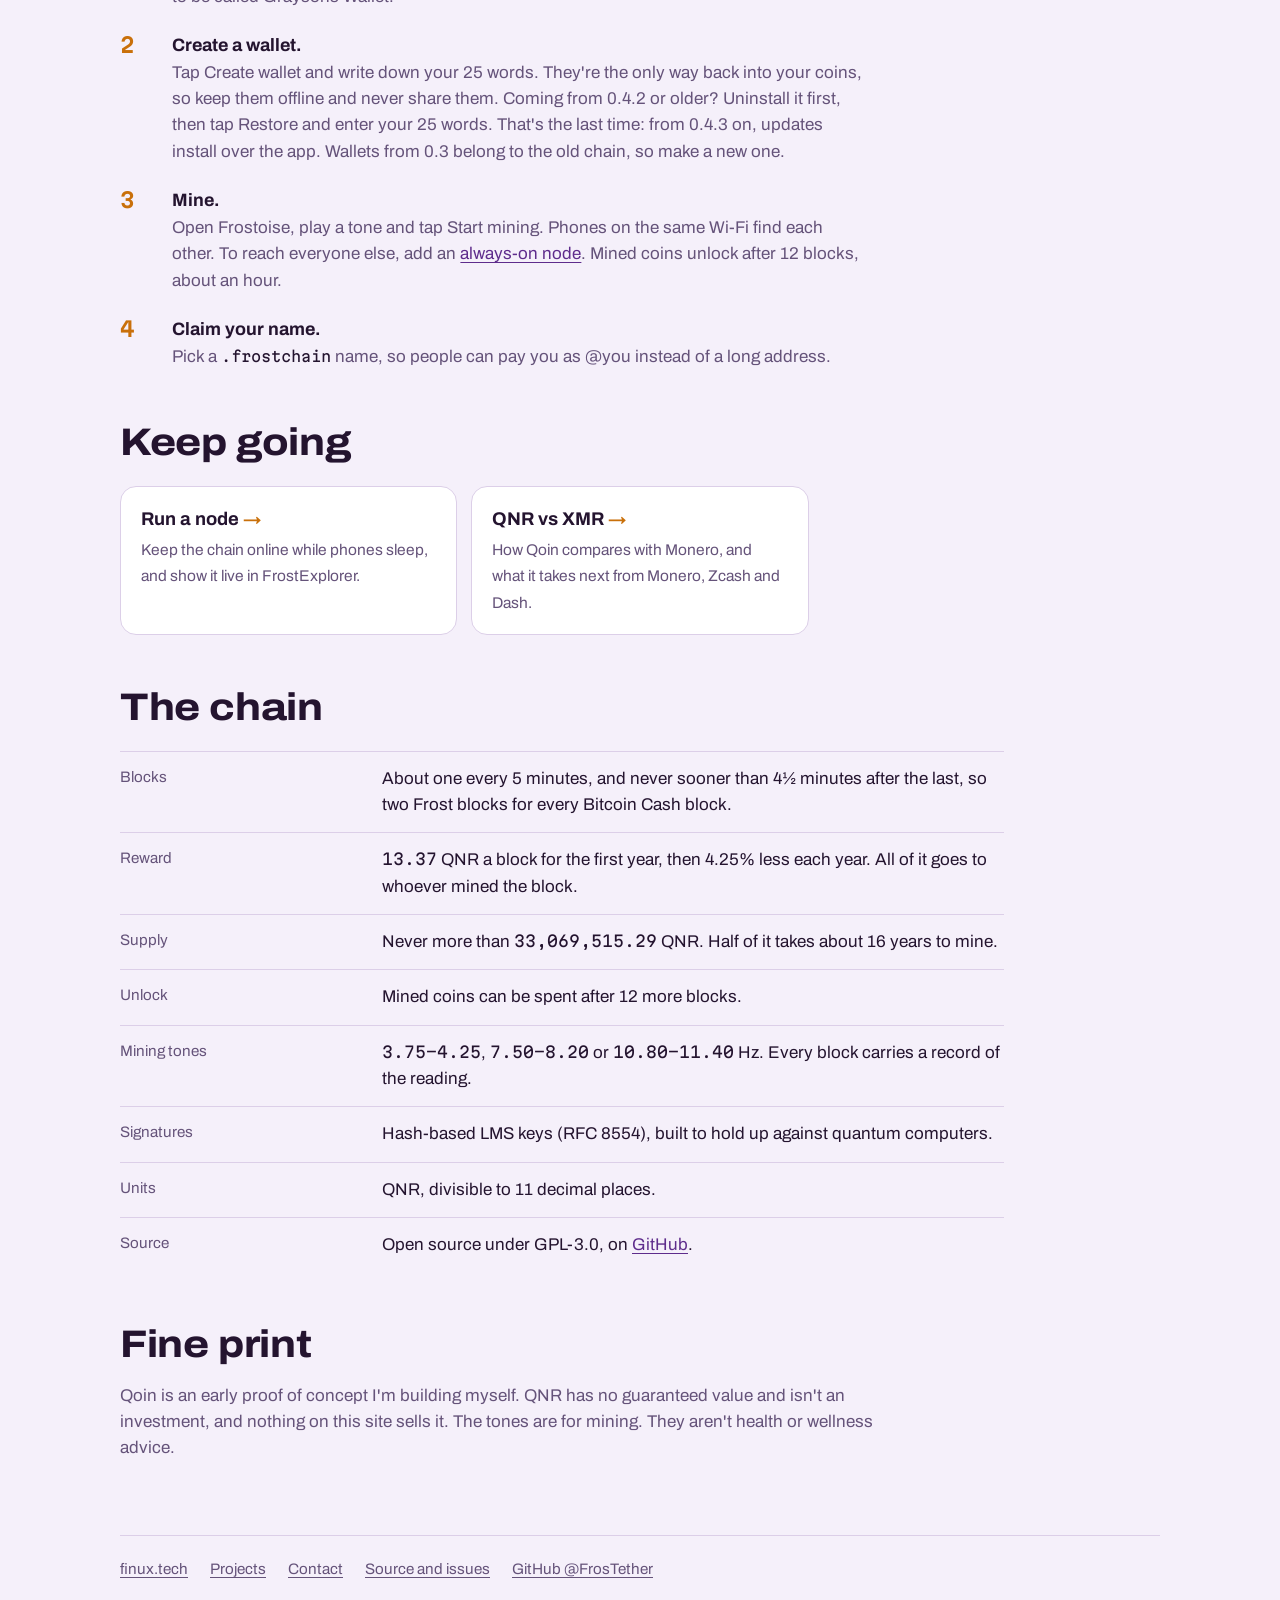
==== commit a3488265: "Qoin site: Temporal moves to FrostGames (0.5.1) Co-Authored-By: Claude Opus 5.5 <noreply@anthropic.c" ====
--- a/index.html
+++ b/index.html
@@ -313,7 +313,6 @@
       <a href="/" aria-current="page">Get Qoin</a>
       <a href="/node/">Nodes</a>
       <a href="/qnr/">QNR vs XMR</a>
-      <a href="/temporal/">Temporal</a>
     </nav>
   </header>
   <main>
@@ -391,7 +390,7 @@
     <section id="start" aria-labelledby="start-h">
       <h2 id="start-h">How to start</h2>
       <ol class="steps">
-        <li><b>Install Graysons Vault.</b><span>One install adds four apps: Graysons Vault, Frostoise, MyFrost and Temporal. Graysons Vault used to be called Graysons Wallet.</span></li>
+        <li><b>Install Graysons Vault.</b><span>One install adds three apps: Graysons Vault, Frostoise and MyFrost. Graysons Vault used to be called Graysons Wallet.</span></li>
         <li><b>Create a wallet.</b><span>Tap Create wallet and write down your 25 words. They're the only way back into your coins, so keep them offline and never share them. Coming from 0.4.2 or older? Uninstall it first, then tap Restore and enter your 25 words. That's the last time: from 0.4.3 on, updates install over the app. Wallets from 0.3 belong to the old chain, so make a new one.</span></li>
         <li><b>Mine.</b><span>Open Frostoise, play a tone and tap Start mining. Phones on the same Wi-Fi find each other. To reach everyone else, add an <a href="/node/">always-on node</a>. Mined coins unlock after 12 blocks, about an hour.</span></li>
         <li><b>Claim your name.</b><span>Pick a <span class="mono">.frostchain</span> name, so people can pay you as @you instead of a long address.</span></li>
@@ -403,7 +402,6 @@
       <ul class="cards">
         <li><a href="/node/"><b>Run a node</b><span>Keep the chain online while phones sleep, and show it live in FrostExplorer.</span></a></li>
         <li><a href="/qnr/"><b>QNR vs XMR</b><span>How Qoin compares with Monero, and what it takes next from Monero, Zcash and Dash.</span></a></li>
-        <li><a href="/temporal/"><b>Temporal</b><span>A time machine for the chain. Seal a message for the future, paid for in QNR.</span></a></li>
       </ul>
     </section>
 
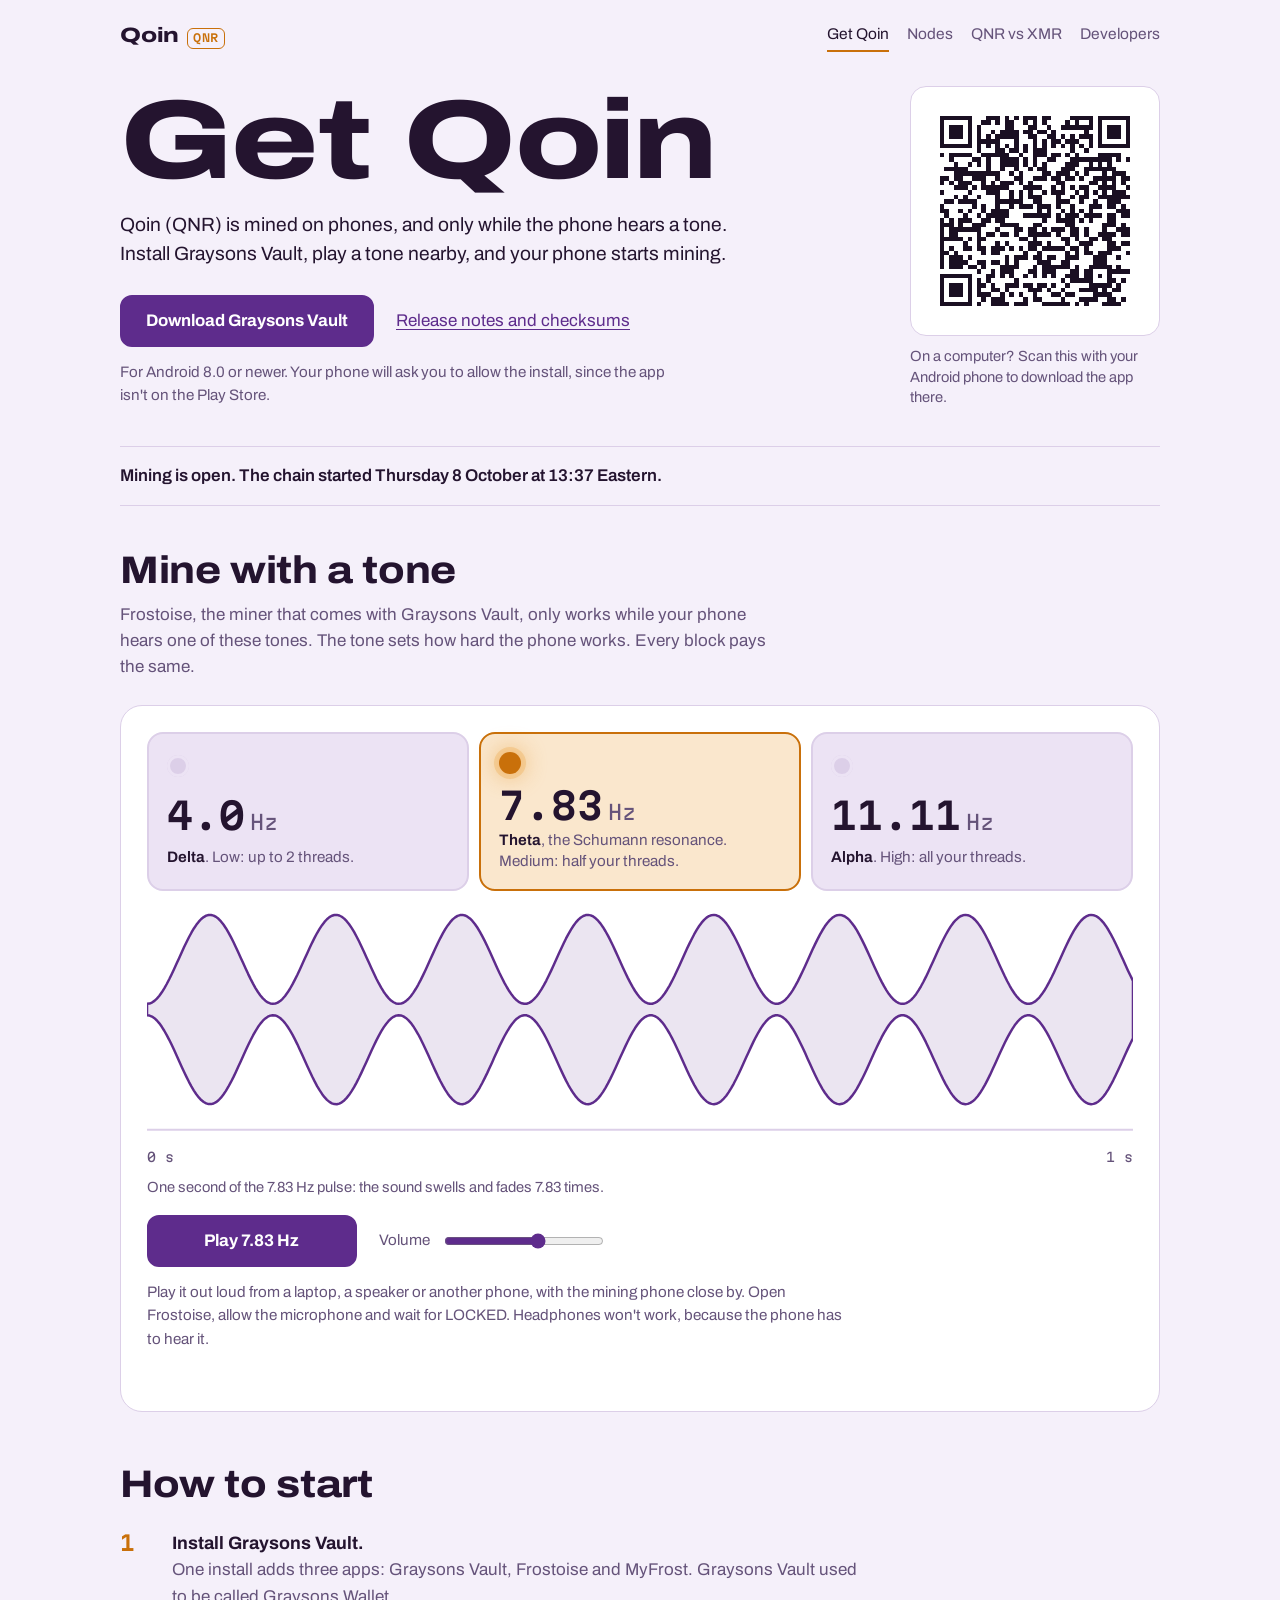
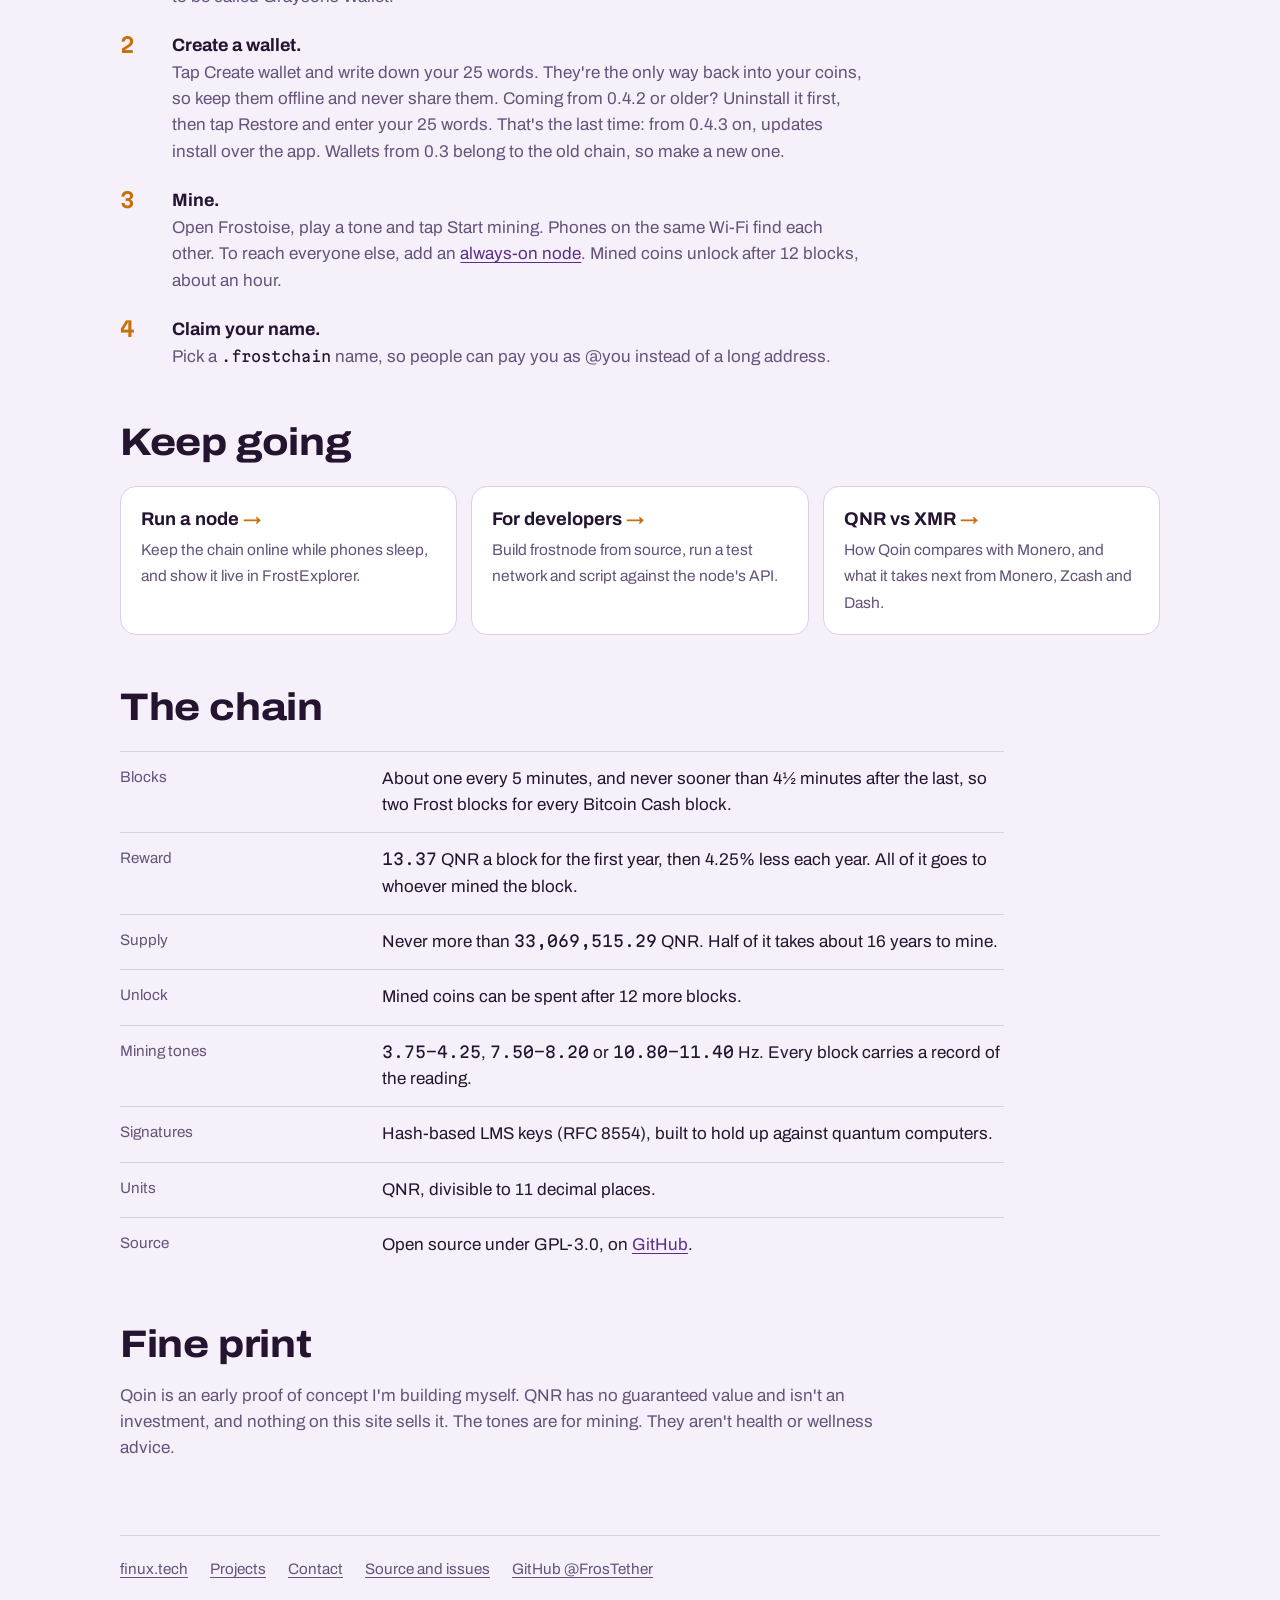
==== commit 7bf362e5: "Qoin site: For developers page (from 29c6562) Co-Authored-By: Claude Opus 5.5 <noreply@anthropic.com" ====
--- a/index.html
+++ b/index.html
@@ -313,6 +313,7 @@
       <a href="/" aria-current="page">Get Qoin</a>
       <a href="/node/">Nodes</a>
       <a href="/qnr/">QNR vs XMR</a>
+      <a href="/dev/">Developers</a>
     </nav>
   </header>
   <main>
@@ -401,6 +402,7 @@
       <h2 id="more-h">Keep going</h2>
       <ul class="cards">
         <li><a href="/node/"><b>Run a node</b><span>Keep the chain online while phones sleep, and show it live in FrostExplorer.</span></a></li>
+        <li><a href="/dev/"><b>For developers</b><span>Build frostnode from source, run a test network and script against the node's API.</span></a></li>
         <li><a href="/qnr/"><b>QNR vs XMR</b><span>How Qoin compares with Monero, and what it takes next from Monero, Zcash and Dash.</span></a></li>
       </ul>
     </section>
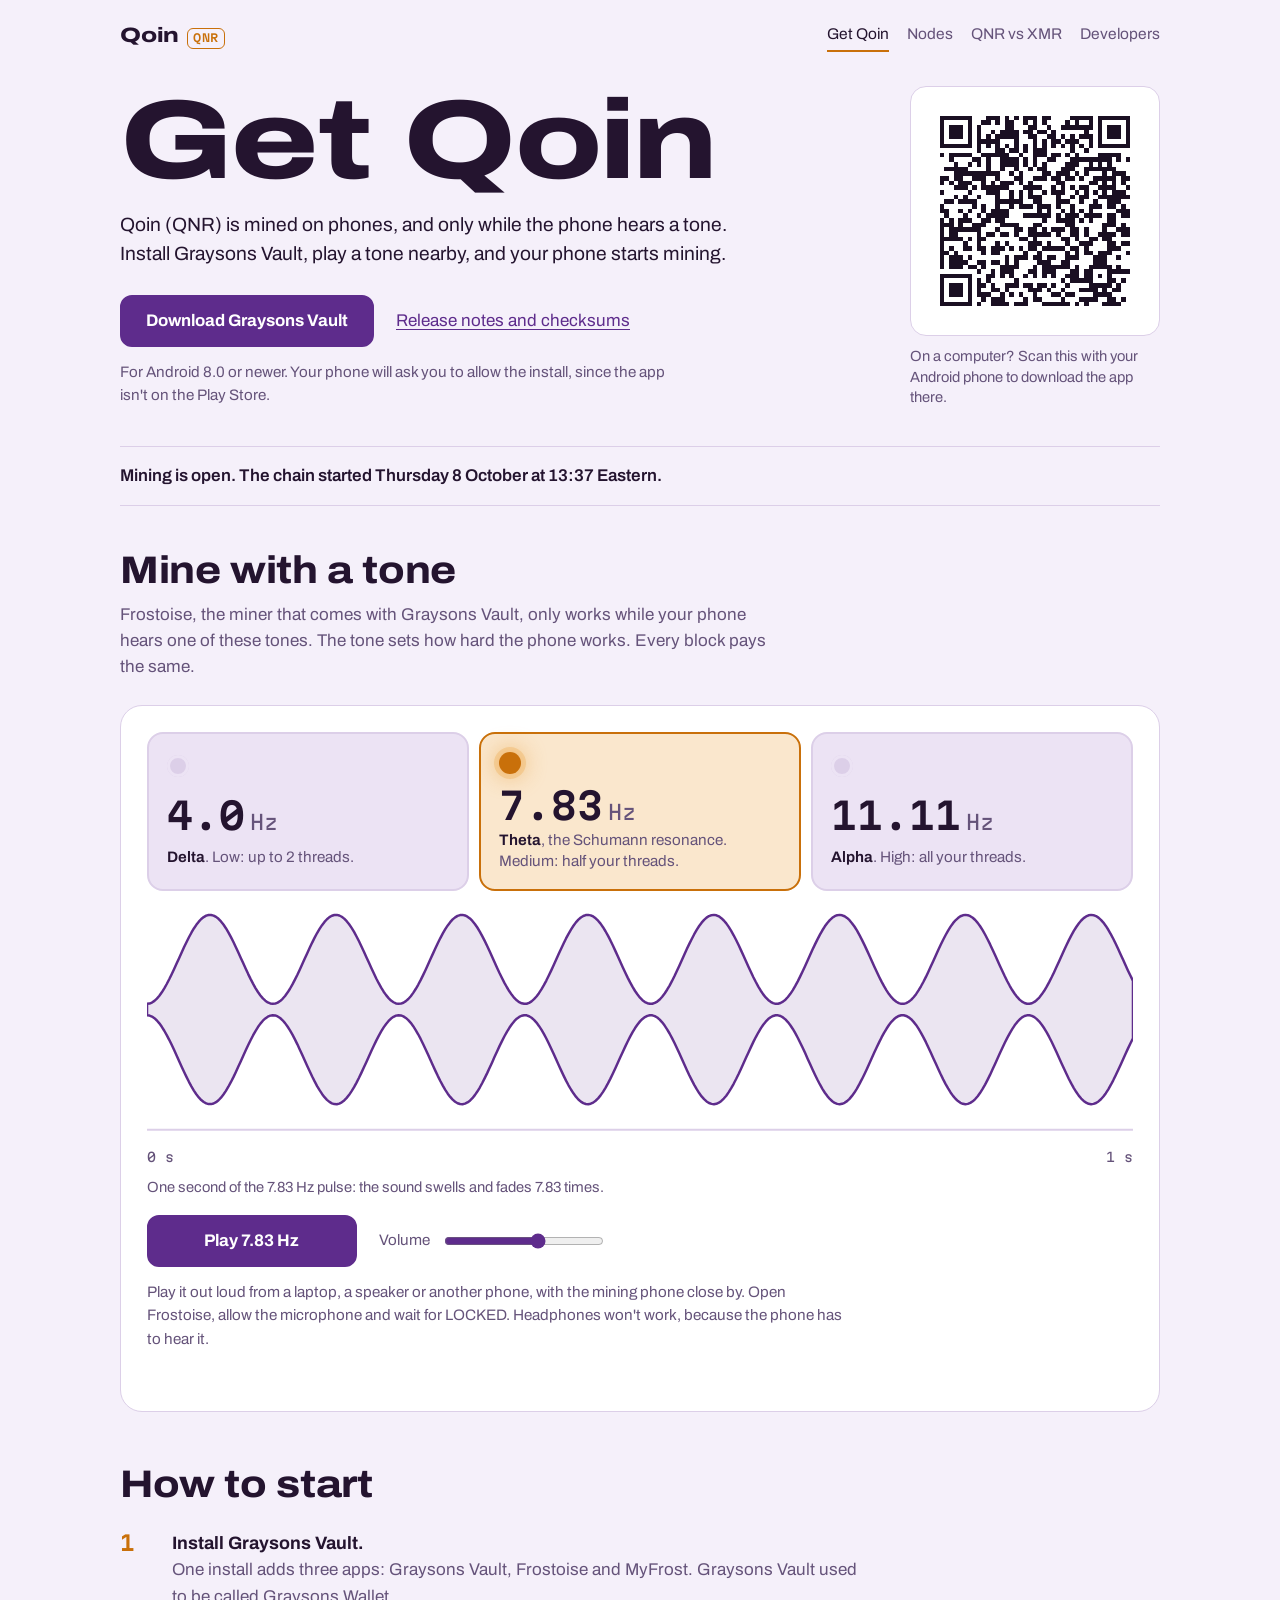
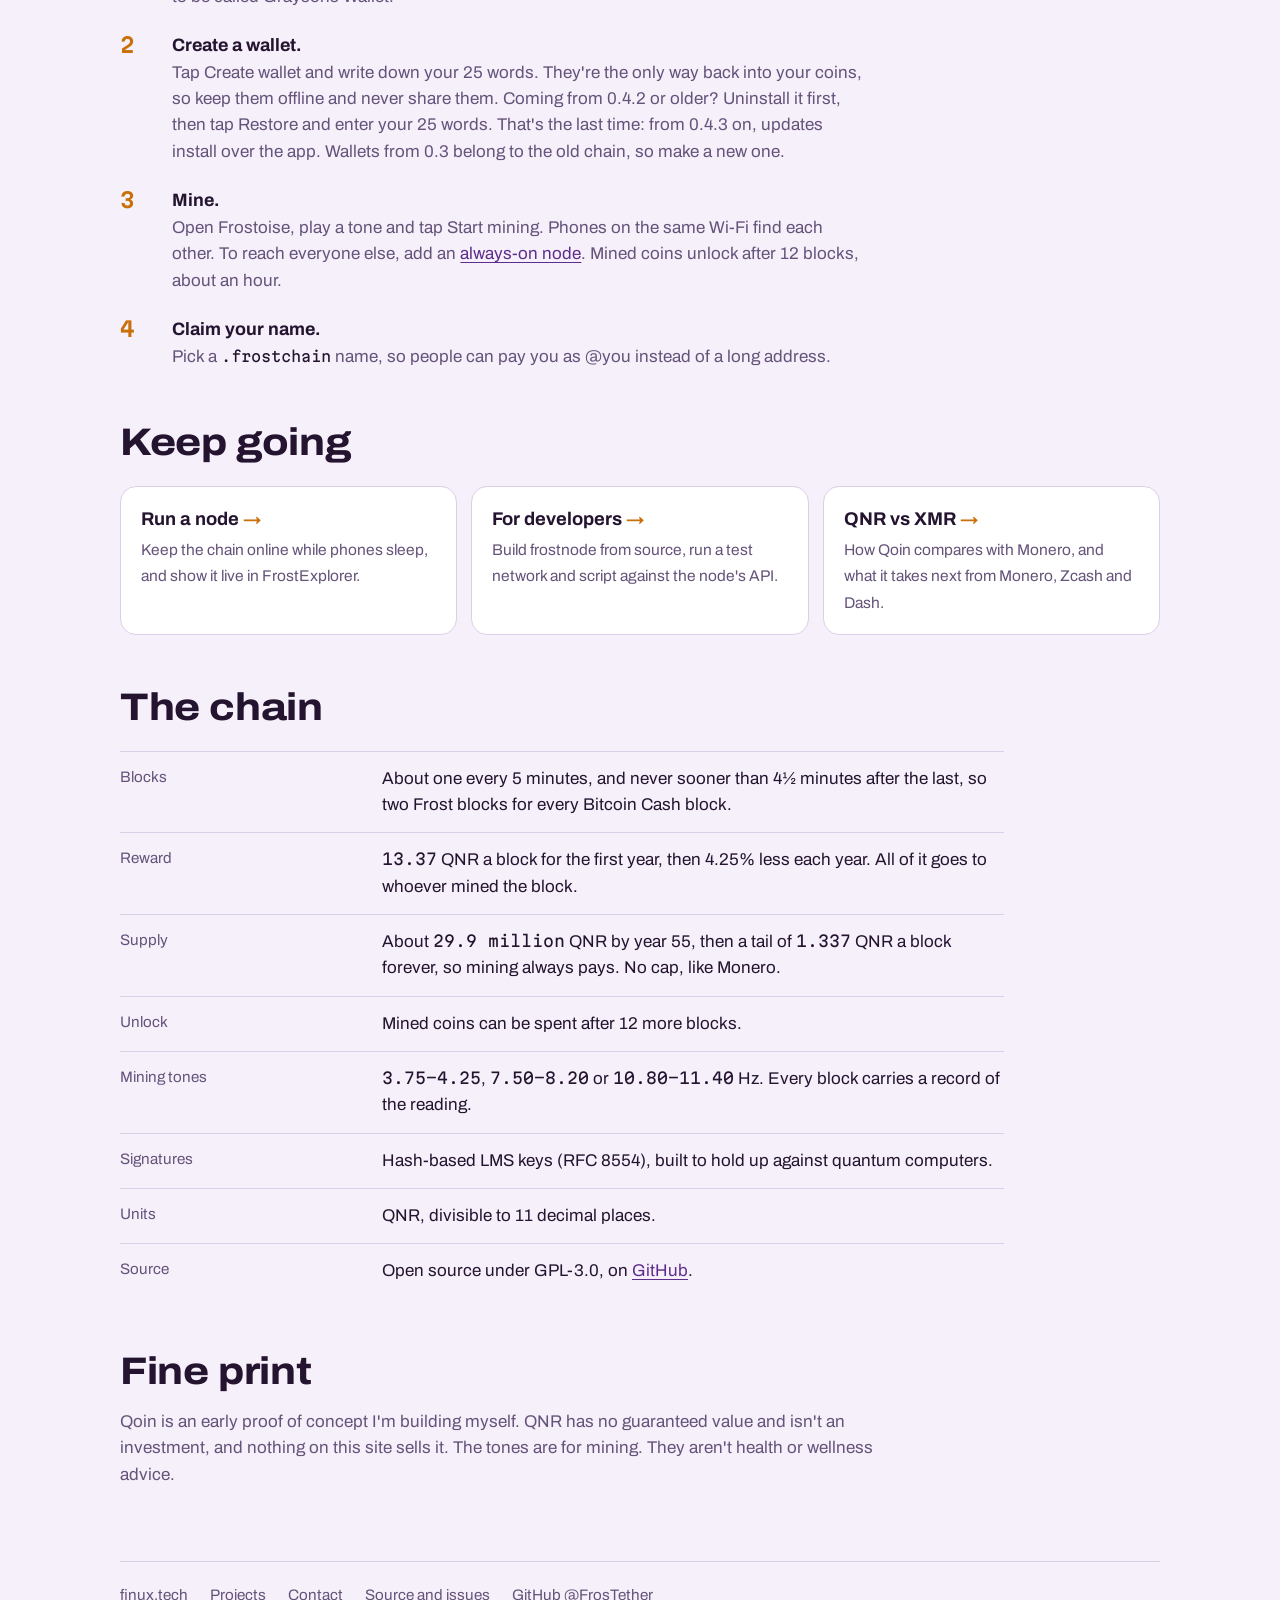
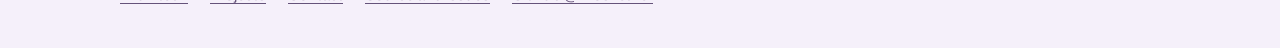
==== commit c43e66b2: "Qoin site: a 1.337 QNR tail instead of a cap (0.5.3) Co-Authored-By: Claude Opus 5.5 <noreply@anthro" ====
--- a/index.html
+++ b/index.html
@@ -412,7 +412,7 @@
       <dl class="facts">
         <div><dt>Blocks</dt><dd>About one every 5 minutes, and never sooner than 4½ minutes after the last, so two Frost blocks for every Bitcoin Cash block.</dd></div>
         <div><dt>Reward</dt><dd><span class="mono nowrap">13.37</span> QNR a block for the first year, then 4.25% less each year. All of it goes to whoever mined the block.</dd></div>
-        <div><dt>Supply</dt><dd>Never more than <span class="mono nowrap">33,069,515.29</span> QNR. Half of it takes about 16 years to mine.</dd></div>
+        <div><dt>Supply</dt><dd>About <span class="mono nowrap">29.9 million</span> QNR by year 55, then a tail of <span class="mono nowrap">1.337</span> QNR a block forever, so mining always pays. No cap, like Monero.</dd></div>
         <div><dt>Unlock</dt><dd>Mined coins can be spent after 12 more blocks.</dd></div>
         <div><dt>Mining tones</dt><dd><span class="mono nowrap">3.75–4.25</span>, <span class="mono nowrap">7.50–8.20</span> or <span class="mono nowrap">10.80–11.40</span> Hz. Every block carries a record of the reading.</dd></div>
         <div><dt>Signatures</dt><dd>Hash-based LMS keys (RFC 8554), built to hold up against quantum computers.</dd></div>
